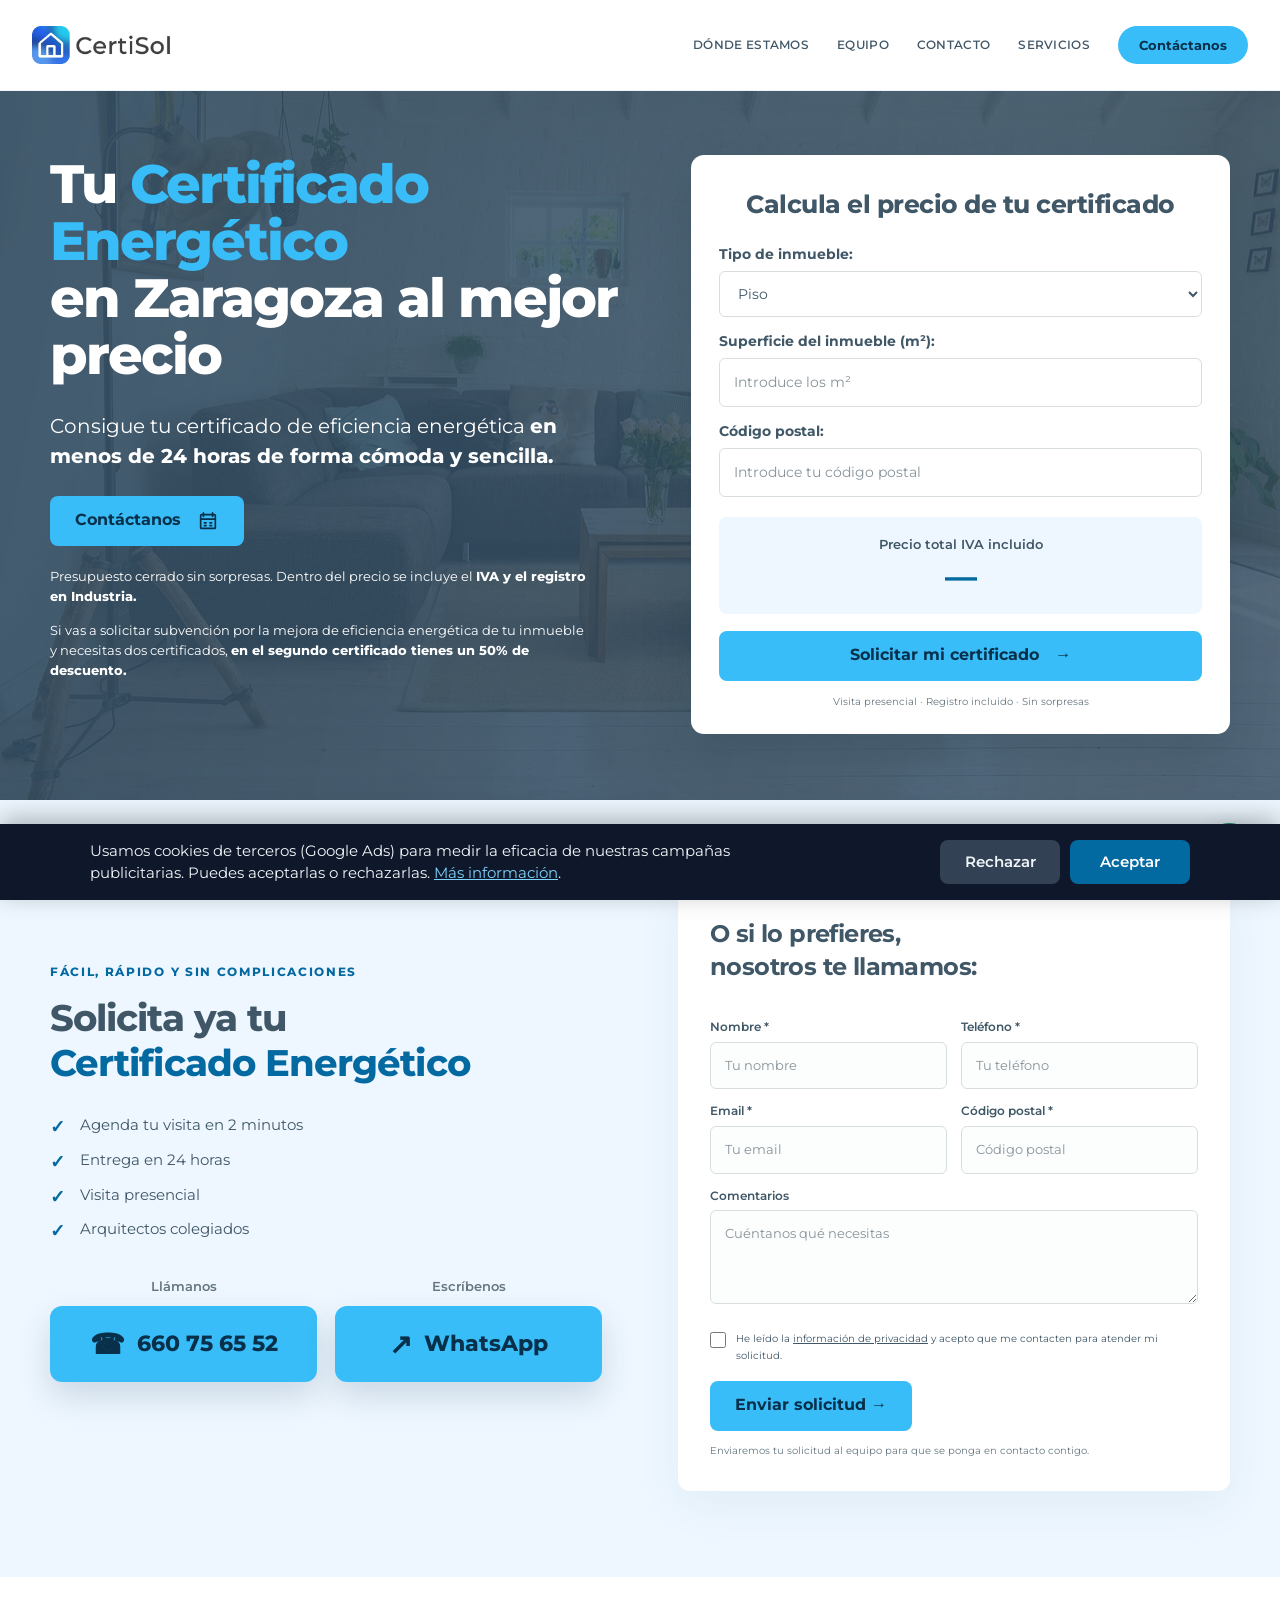
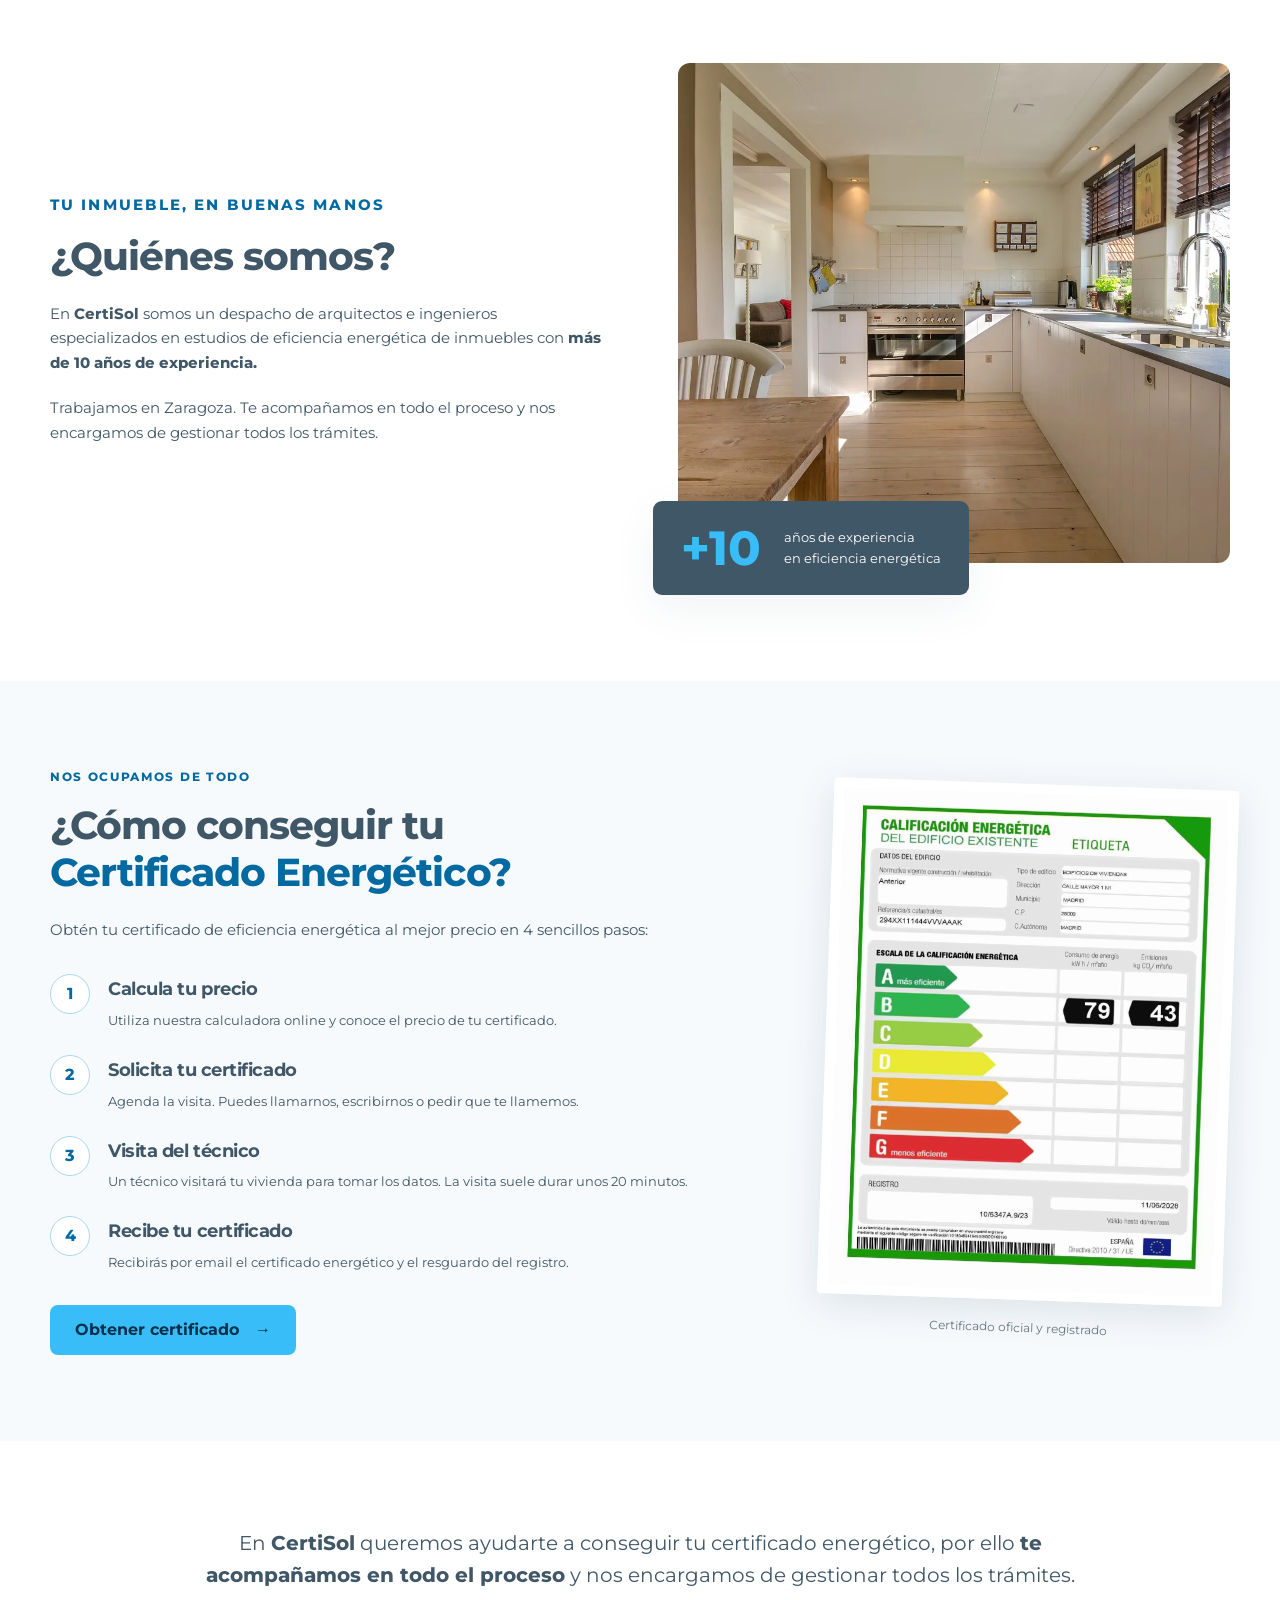
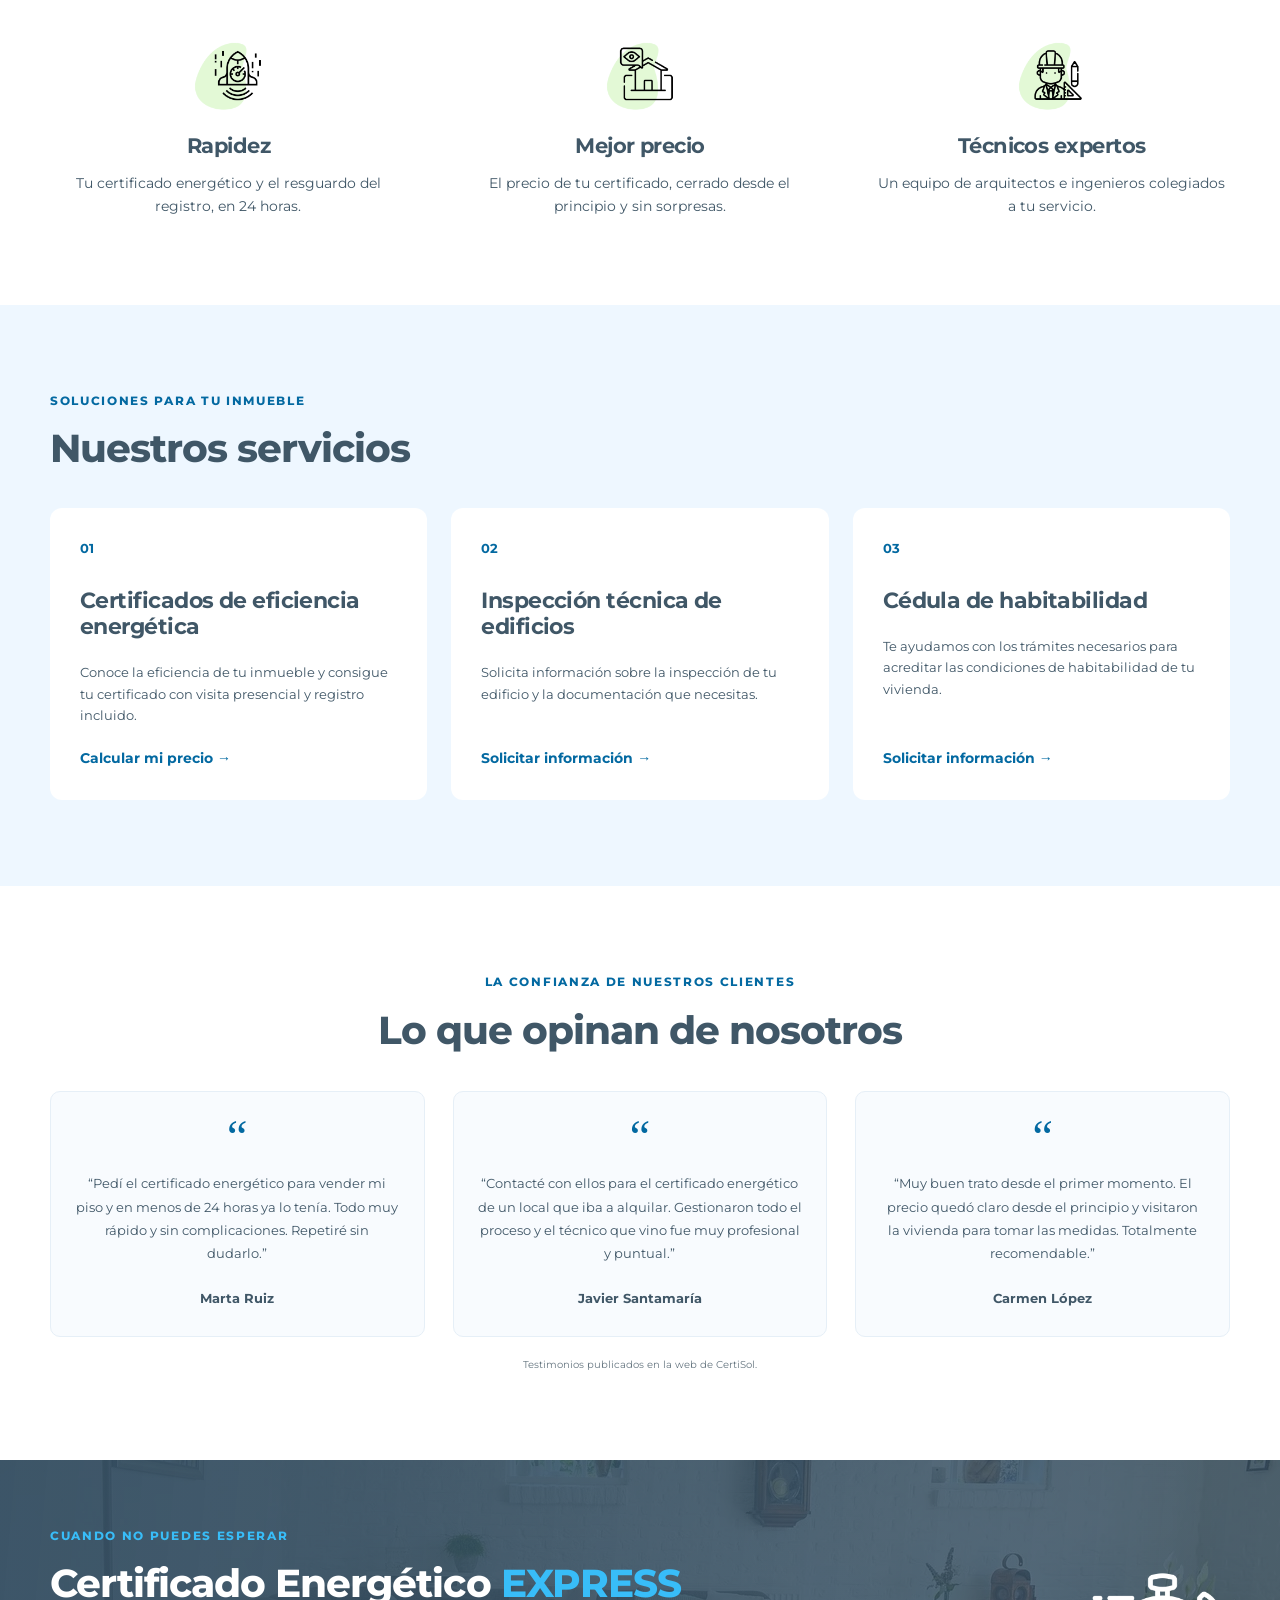
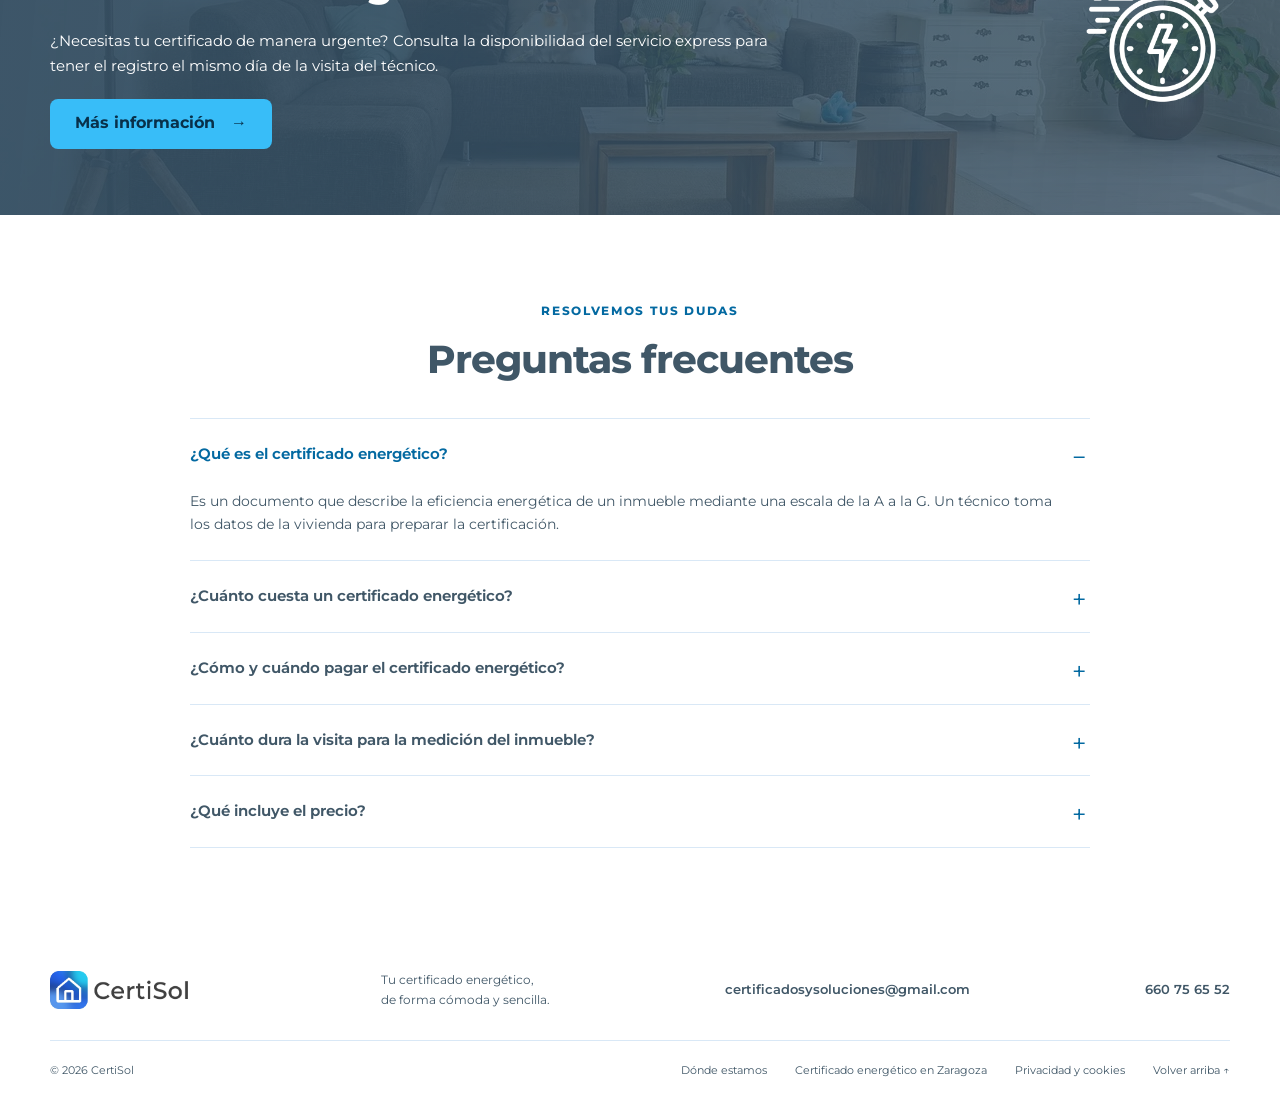
==== index.html @ 6f7d18e1 "Anadir banner de cookies con Consent Mode v2 y politica de cookies" ====
<!doctype html>
<html lang="es">
<head>
  <meta charset="utf-8">
  <meta name="viewport" content="width=device-width, initial-scale=1">
  <meta name="description" content="En CertiSol nos dedicamos a la realización de estudios de eficiencia energética para inmuebles y a la gestión de Certificados Energéticos.">
  <meta property="og:title" content="CertiSol - Especializados en certificación energética">
  <meta property="og:description" content="En CertiSol nos dedicamos a la realización de estudios de eficiencia energética para inmuebles y a la gestión de Certificados Energéticos.">
  <meta property="og:url" content="https://certi-sol.com/">
  <link rel="canonical" href="https://certi-sol.com/">
  <meta name="theme-color" content="#0369a1">
  <title>CertiSol - Especializados en certificación energética</title>
  <meta property="og:site_name" content="CertiSol">
  <link rel="icon" href="favicon.ico" sizes="any">
  <link rel="icon" type="image/png" sizes="96x96" href="assets/favicon-96.png">
  <link rel="icon" type="image/svg+xml" href="assets/favicon.svg?v=certisolblue">
  <link rel="apple-touch-icon" href="apple-touch-icon.png">
  <link rel="preload" href="assets/montserrat.woff2" as="font" type="font/woff2" crossorigin>
  <link rel="stylesheet" href="styles.css?v=certisolblue5">
  <script src="config.js?v=certisol4" defer></script>
  <script src="tarifas.js?v=16f187bb4720" defer></script>
  <script src="app.js?v=certisolblue7" defer></script>
  <script type="application/ld+json">
  {"@context":"https://schema.org","@graph":[{"@type":"WebSite","name":"CertiSol","url":"https://certi-sol.com/"},{"@type":"Organization","name":"CertiSol","url":"https://certi-sol.com/","email":"certificadosysoluciones@gmail.com","telephone":"+34660756552"}]}
  </script>
  <script src="consent.js?v=1"></script>
  <!-- Google tag (gtag.js) -->
  <script async src="https://www.googletagmanager.com/gtag/js?id=AW-18492467371"></script>
  <script>
    window.dataLayer = window.dataLayer || [];
    function gtag(){dataLayer.push(arguments);}
    gtag('js', new Date());
    gtag('config', 'AW-18492467371');
  </script>
</head>
<body>
  <a class="skip-link" href="#contenido">Ir al contenido</a>
  <header class="site-header">
    <div class="header-inner">
      <a class="brand" href="./" aria-label="CertiSol, inicio"><img src="assets/logo.webp?v=certisolblue" alt="CertiSol" width="174" height="42"></a>
      <button class="menu-toggle" aria-expanded="false" aria-controls="main-nav" aria-label="Abrir menú"><span></span><span></span><span></span></button>
      <nav id="main-nav" aria-label="Navegación principal">
        <a href="donde-estamos.html">Dónde estamos</a><a href="#equipo">Equipo</a><a href="#contacto">Contacto</a><a href="#servicios">Servicios</a>
        <a class="button button-small" href="#contacto">Contáctanos</a>
      </nav>
    </div>
  </header>
  <main id="contenido">
    <section class="hero" aria-labelledby="hero-title">
      <div class="container hero-grid">
        <div class="hero-copy">
          <h1 id="hero-title">Tu <span>Certificado Energético</span><br>en Zaragoza al mejor precio</h1>
          <p class="hero-lead">Consigue tu certificado de eficiencia energética <strong>en menos de 24 horas de forma cómoda y sencilla.</strong></p>
          <a class="button" href="#contacto">Contáctanos <svg viewBox="0 0 24 24" aria-hidden="true"><path d="M7 3v4m10-4v4M4 10h16M5 5h14a1 1 0 0 1 1 1v14H4V6a1 1 0 0 1 1-1Z"/><path d="M8 14h2m4 0h2m-8 3h2m4 0h2"/></svg></a>
          <p class="hero-note">Presupuesto cerrado sin sorpresas. Dentro del precio se incluye el <strong>IVA y el registro en Industria.</strong></p>
          <p class="hero-note">Si vas a solicitar subvención por la mejora de eficiencia energética de tu inmueble y necesitas dos certificados, <strong>en el segundo certificado tienes un 50% de descuento.</strong></p>
        </div>
        <div class="calculator" id="calculadora">
          <h2>Calcula el precio de tu certificado</h2>
          <form id="price-form">
            <label for="property-type">Tipo de inmueble:</label>
            <select id="property-type" name="tipo"><option value="piso">Piso</option><option value="chalet">Chalet</option><option value="local">Local</option><option value="oficina">Oficina</option><option value="edificio">Edificio completo</option></select>
            <label for="area">Superficie del inmueble (m²):</label>
            <input id="area" name="metros" type="number" inputmode="decimal" min="1" step="any" placeholder="Introduce los m²" aria-describedby="price-error">
            <label for="postal-code">Código postal:</label>
            <input id="postal-code" name="cp" type="text" inputmode="numeric" maxlength="5" pattern="[0-9]{5}" placeholder="Introduce tu código postal" aria-describedby="price-error">
            <p id="price-error" class="field-error" role="status"></p>
            <div class="price-output" aria-live="polite" aria-atomic="true"><span>Precio total IVA incluido</span><strong id="price">—</strong></div>
            <a href="#contacto" id="price-cta" class="button button-full">Solicitar mi certificado <span aria-hidden="true">→</span></a>
            <p class="calculator-foot">Visita presencial · Registro incluido · Sin sorpresas</p>
          </form>
          <noscript><p>Activa JavaScript para calcular tu precio o <a href="tel:+34660756552">llámanos</a>.</p></noscript>
        </div>
      </div>
    </section>

    <section id="contacto" class="section contact-section">
      <div class="container two-columns">
        <div class="contact-copy">
          <p class="eyebrow">Fácil, rápido y sin complicaciones</p>
          <h2>Solicita ya tu<br><span>Certificado Energético</span></h2>
          <ul class="check-list"><li>Agenda tu visita en 2 minutos</li><li>Entrega en 24 horas</li><li>Visita presencial</li><li>Arquitectos colegiados</li></ul>
          <div class="contact-methods">
            <div><p>Llámanos<a data-phone href="tel:+34660756552">660 75 65 52</a></p></div>
            <div><p>Escríbenos<a data-whatsapp href="https://wa.me/34660756552" target="_blank" rel="noopener">WhatsApp</a></p></div>
          </div>
        </div>
        <div class="contact-form-card">
          <h3>O si lo prefieres,<br>nosotros te llamamos:</h3>
          <form id="contact-form">
            <div class="form-row"><div><label for="name">Nombre *</label><input id="name" name="nombre" autocomplete="name" required placeholder="Tu nombre" maxlength="120"></div><div><label for="phone">Teléfono *</label><input id="phone" name="telefono" type="tel" autocomplete="tel" required pattern="[+0-9 ()-]{7,20}" placeholder="Tu teléfono" maxlength="20"></div></div>
            <div class="form-row"><div><label for="email">Email *</label><input id="email" name="email" type="email" autocomplete="email" required placeholder="Tu email" maxlength="200"></div><div><label for="contact-postal">Código postal *</label><input id="contact-postal" name="codigo_postal" inputmode="numeric" autocomplete="postal-code" required pattern="[0-9]{5}" maxlength="5" placeholder="Código postal"></div></div>
            <label for="message">Comentarios</label><textarea id="message" name="comentarios" rows="3" maxlength="2000" placeholder="Cuéntanos qué necesitas"></textarea>
            <label class="checkbox-label"><input type="checkbox" name="privacidad" required><span>He leído la <a href="privacidad.html">información de privacidad</a> y acepto que me contacten para atender mi solicitud.</span></label>
            <button id="contact-submit" type="submit" class="button">Preparar email <span aria-hidden="true">→</span></button>
            <p id="form-help" class="form-help">Se abrirá tu aplicación de correo con la solicitud preparada. Tú decides cuándo enviarla.</p>
            <p id="form-status" class="form-status" role="status" aria-live="polite"></p>
          </form>
        </div>
      </div>
    </section>

    <section id="equipo" class="section about-section">
      <div class="container two-columns">
        <div>
          <p class="eyebrow">Tu inmueble, en buenas manos</p>
          <h2>¿Quiénes somos?</h2>
          <p>En <strong>CertiSol</strong> somos un despacho de arquitectos e ingenieros especializados en estudios de eficiencia energética de inmuebles con <strong>más de 10 años de experiencia.</strong></p>
          <p>Trabajamos en Zaragoza. Te acompañamos en todo el proceso y nos encargamos de gestionar todos los trámites.</p>
        </div>
        <div class="about-image"><img src="assets/cocina.webp" alt="Interior de una vivienda luminosa y eficiente" loading="lazy" width="1280" height="853"><div class="experience-badge"><strong>+10</strong><span>años de experiencia<br>en eficiencia energética</span></div></div>
      </div>
    </section>

    <section class="section steps-section">
      <div class="container steps-grid">
        <div><p class="eyebrow">Nos ocupamos de todo</p><h2>¿Cómo conseguir tu<br><span>Certificado Energético?</span></h2><p>Obtén tu certificado de eficiencia energética al mejor precio en 4 sencillos pasos:</p>
          <ol class="steps"><li><div><h3>Calcula tu precio</h3><p>Utiliza nuestra calculadora online y conoce el precio de tu certificado.</p></div></li><li><div><h3>Solicita tu certificado</h3><p>Agenda la visita. Puedes llamarnos, escribirnos o pedir que te llamemos.</p></div></li><li><div><h3>Visita del técnico</h3><p>Un técnico visitará tu vivienda para tomar los datos. La visita suele durar unos 20 minutos.</p></div></li><li><div><h3>Recibe tu certificado</h3><p>Recibirás por email el certificado energético y el resguardo del registro.</p></div></li></ol>
          <a class="button" href="#contacto">Obtener certificado <span aria-hidden="true">→</span></a>
        </div>
        <figure class="certificate-figure"><img src="assets/certificado.webp" alt="Ejemplo de etiqueta de certificación energética, con escala de eficiencia de A a G" loading="lazy" width="1192" height="1536"><figcaption>Certificado oficial y registrado</figcaption></figure>
      </div>
    </section>

    <section class="section benefits-section"><div class="container"><p class="section-intro">En <strong>CertiSol</strong> queremos ayudarte a conseguir tu certificado energético, por ello <strong>te acompañamos en todo el proceso</strong> y nos encargamos de gestionar todos los trámites.</p><div class="benefits"><article><img src="assets/rapidez.webp" alt="" loading="lazy" width="80" height="80"><h3>Rapidez</h3><p>Tu certificado energético y el resguardo del registro, en 24 horas.</p></article><article><img src="assets/precio.webp" alt="" loading="lazy" width="80" height="80"><h3>Mejor precio</h3><p>El precio de tu certificado, cerrado desde el principio y sin sorpresas.</p></article><article><img src="assets/tecnicos.webp" alt="" loading="lazy" width="80" height="80"><h3>Técnicos expertos</h3><p>Un equipo de arquitectos e ingenieros colegiados a tu servicio.</p></article></div></div></section>

    <section id="servicios" class="section services-section"><div class="container"><p class="eyebrow">Soluciones para tu inmueble</p><h2>Nuestros servicios</h2><div class="service-grid"><article><span class="service-number">01</span><h3>Certificados de eficiencia energética</h3><p>Conoce la eficiencia de tu inmueble y consigue tu certificado con visita presencial y registro incluido.</p><a class="text-link" href="#calculadora">Calcular mi precio →</a></article><article><span class="service-number">02</span><h3>Inspección técnica de edificios</h3><p>Solicita información sobre la inspección de tu edificio y la documentación que necesitas.</p><a class="text-link" href="#contacto" data-service="Inspección técnica de edificios">Solicitar información →</a></article><article><span class="service-number">03</span><h3>Cédula de habitabilidad</h3><p>Te ayudamos con los trámites necesarios para acreditar las condiciones de habitabilidad de tu vivienda.</p><a class="text-link" href="#contacto" data-service="Cédula de habitabilidad">Solicitar información →</a></article></div></div></section>

    <section class="section testimonials"><div class="container"><p class="eyebrow">La confianza de nuestros clientes</p><h2>Lo que opinan de nosotros</h2><div class="reviews"><figure><div class="stars" aria-hidden="true">“</div><blockquote>“Pedí el certificado energético para vender mi piso y en menos de 24 horas ya lo tenía. Todo muy rápido y sin complicaciones. Repetiré sin dudarlo.”</blockquote><figcaption>Marta Ruiz</figcaption></figure><figure><div class="stars" aria-hidden="true">“</div><blockquote>“Contacté con ellos para el certificado energético de un local que iba a alquilar. Gestionaron todo el proceso y el técnico que vino fue muy profesional y puntual.”</blockquote><figcaption>Javier Santamaría</figcaption></figure><figure><div class="stars" aria-hidden="true">“</div><blockquote>“Muy buen trato desde el primer momento. El precio quedó claro desde el principio y visitaron la vivienda para tomar las medidas. Totalmente recomendable.”</blockquote><figcaption>Carmen López</figcaption></figure></div><p class="source-note">Testimonios publicados en la web de CertiSol.</p></div></section>

    <section class="express-section"><div class="container express-inner"><div><p class="eyebrow">Cuando no puedes esperar</p><h2>Certificado Energético <span>EXPRESS</span></h2><p>¿Necesitas tu certificado de manera urgente? Consulta la disponibilidad del servicio express para tener el registro el mismo día de la visita del técnico.</p><a class="button" href="#contacto" data-service="Certificado energético EXPRESS">Más información <span aria-hidden="true">→</span></a></div><img src="assets/express.webp" alt="" loading="lazy" width="200" height="200"></div></section>

    <section class="section faq-section"><div class="container narrow"><p class="eyebrow">Resolvemos tus dudas</p><h2>Preguntas frecuentes</h2><div class="faq"><details open><summary>¿Qué es el certificado energético?</summary><p>Es un documento que describe la eficiencia energética de un inmueble mediante una escala de la A a la G. Un técnico toma los datos de la vivienda para preparar la certificación.</p></details><details><summary>¿Cuánto cuesta un certificado energético?</summary><p>El precio depende de la superficie, la ubicación y el tipo de inmueble. Utiliza la calculadora de esta página para Zaragoza. Para edificios completos y otros proyectos, <a href="#contacto">solicita un presupuesto</a>.</p></details><details><summary>¿Cómo y cuándo pagar el certificado energético?</summary><p>Podrás abonar el importe una vez que el técnico haya realizado la visita. Consulta con nuestro equipo las opciones de pago disponibles.</p></details><details><summary>¿Cuánto dura la visita para la medición del inmueble?</summary><p>La visita suele durar unos 20 minutos. El tiempo puede variar según el tamaño, el tipo de inmueble y el número de ventanas.</p></details><details><summary>¿Qué incluye el precio?</summary><p>La visita del técnico, la preparación del certificado, el IVA y el registro en Industria, conforme al presupuesto acordado.</p></details></div></div></section>
  </main>
  <footer class="site-footer"><div class="container footer-main"><a class="brand" href="./"><img src="assets/logo.webp?v=certisolblue" alt="CertiSol, inicio" width="174" height="42" loading="lazy"></a><p>Tu certificado energético,<br>de forma cómoda y sencilla.</p><a data-email href="mailto:certificadosysoluciones@gmail.com">certificadosysoluciones@gmail.com</a><a data-phone href="tel:+34660756552">660 75 65 52</a></div><div class="container footer-bottom"><span>© <span id="year">2026</span> CertiSol</span><a href="donde-estamos.html">Dónde estamos</a><a href="certificado-energetico-zaragoza/">Certificado energético en Zaragoza</a><a href="privacidad.html">Privacidad y cookies</a><a href="#contenido">Volver arriba ↑</a></div></footer>
  <a class="whatsapp-float" data-whatsapp href="https://wa.me/34660756552" target="_blank" rel="noopener" aria-label="Contactar por WhatsApp"><svg viewBox="0 0 32 32" aria-hidden="true"><path d="M27 15.5A11 11 0 0 1 10.3 25L4 27l2-6.2A11 11 0 1 1 27 15.5Z"/><path d="M12 10c-3 2 1 9 6 10 2 .4 3-2 2-3l-3-1-1 1-3-3 1-1-2-3Z"/></svg></a>
</body>
</html>
---- styles.css ----
@font-face{font-family:Montserrat;src:url('assets/montserrat.woff2') format('woff2');font-style:normal;font-weight:100 900;font-display:swap}
:root{--ink:#405767;--mint:#38bdf8;--mint-dark:#0369a1;--paper:#fff;--muted:#667680;--pale:#eef7ff;--line:#d9e8f6;--radius:12px;--shadow:0 14px 45px #254b5a10}
*{box-sizing:border-box}html{scroll-behavior:smooth;scroll-padding-top:105px}body{margin:0;font-family:Montserrat,Arial,sans-serif;color:var(--ink);background:var(--paper);font-size:16px;line-height:1.65}img{max-width:100%;height:auto;display:block}a{color:inherit;text-decoration:none}button,input,select,textarea{font:inherit}button,a,input,select,textarea{-webkit-tap-highlight-color:transparent}button,a{touch-action:manipulation}button{cursor:pointer}a:hover{color:var(--mint-dark)}:focus-visible{outline:3px solid #0284c7;outline-offset:5px}p{margin:0 0 20px}h1,h2,h3{line-height:1.2;margin:0 0 22px;letter-spacing:-.025em}h2{font-size:clamp(28px,3.1vw,39px);font-weight:750}h3{font-size:21px;font-weight:700}h2 span{color:var(--mint-dark)}strong{font-weight:750}.container{width:min(1180px,calc(100% - 64px));margin-inline:auto}.section{padding:86px 0}.two-columns{display:grid;grid-template-columns:1fr 1fr;gap:76px;align-items:center}.eyebrow{color:var(--mint-dark);font-size:12px;font-weight:750;letter-spacing:.14em;text-transform:uppercase;margin-bottom:15px}.button{display:inline-flex;align-items:center;justify-content:center;gap:16px;border:0;border-radius:8px;background:var(--mint);color:#08304a;padding:14px 25px;font-weight:700;line-height:1.3;min-height:50px;transition:background .2s,transform .2s}.button:hover{background:#5cc9ff;color:#062a40;transform:translateY(-2px)}.button svg{width:22px;height:22px;fill:none;stroke:currentColor;stroke-width:1.8;stroke-linecap:round;stroke-linejoin:round}.button-small{min-height:38px;padding:10px 21px;font-size:13px;border-radius:24px}.button-dark{background:var(--ink);color:white}.button-dark:hover{background:#304653;color:white}.button-full{width:100%}.text-link{color:var(--mint-dark);font-weight:700;font-size:14px}.text-link:hover{text-decoration:underline;text-underline-offset:4px}.skip-link{position:fixed;top:-100px;left:20px;padding:12px 20px;background:white;z-index:100}.skip-link:focus{top:10px}.site-header{background:#fff;position:sticky;top:0;z-index:20;border-bottom:1px solid #eef3f9}.header-inner{height:90px;max-width:1380px;margin:auto;padding:0 32px;display:flex;align-items:center;justify-content:space-between;gap:40px}.brand{flex-shrink:0}.brand img{width:156px;height:auto}.site-header nav{display:flex;align-items:center;gap:28px}.site-header nav>a:not(.button){font-size:12px;font-weight:550;text-transform:uppercase;letter-spacing:.025em;white-space:nowrap}.menu-toggle{display:none;border:0;background:none;padding:10px;width:46px;height:44px}.menu-toggle span{display:block;height:2px;background:var(--ink);margin:5px 0}
.hero{background:linear-gradient(100deg,#344f65e6,#344f65ce),url('assets/salon.webp') center 55%/cover;color:white;padding:64px 0 66px}.hero-grid{display:grid;grid-template-columns:1.07fr 1fr;align-items:start;gap:65px}.hero h1{font-size:clamp(38px,4.25vw,56px);font-weight:800;line-height:1.05;letter-spacing:-.035em;margin-bottom:27px}.hero h1 span{color:var(--mint)}.hero-lead{font-size:20px;line-height:1.5;margin-bottom:25px}.hero-copy>.button{margin-bottom:20px}.hero-note{font-size:13px;line-height:1.55;margin-bottom:14px;max-width:540px}.calculator{background:#fff;color:var(--ink);border-radius:13px;padding:33px 28px 24px;box-shadow:0 20px 50px #152e392b}.calculator h2{text-align:center;font-size:25px;line-height:1.3;margin:0 0 22px;letter-spacing:-.02em}.calculator label{display:block;font-size:14px;font-weight:700;margin:13px 0 5px}input,select,textarea{width:100%;border:1px solid #d8dede;background:white;color:var(--ink);border-radius:6px;padding:12px 14px;min-height:46px;font-size:14px;transition:border-color .2s}input::placeholder,textarea::placeholder{color:#87939a}input:focus,select:focus,textarea:focus{border-color:var(--mint-dark);outline:2px solid #38bdf850;outline-offset:1px}select{cursor:pointer}textarea{resize:vertical;min-height:94px}.field-error{font-size:12px;color:#ae3535;margin:8px 0 0;min-height:0}.field-error:empty{display:none}.price-output{display:flex;flex-direction:column;align-items:center;justify-content:center;gap:3px;background:var(--pale);border-radius:8px;padding:17px 12px;margin:20px 0 17px;min-height:93px}.price-output span{font-size:13px;font-weight:600}.price-output strong{font-size:32px;line-height:1.2;color:var(--mint-dark)}.price-output strong.consult{font-size:22px}.calculator-foot{font-size:10px;text-align:center;margin:13px 0 0;color:var(--muted)}
.contact-section{background:var(--pale)}.contact-copy h2{font-size:37px}.check-list{list-style:none;padding:0;margin:28px 0}.check-list li{position:relative;padding-left:30px;margin:10px 0;font-size:15px}.check-list li:before{content:'✓';color:var(--mint-dark);position:absolute;left:0;font-size:18px;font-weight:750}.contact-methods{display:flex;flex-wrap:wrap;gap:18px;margin:34px 0}.contact-methods>div{flex:1 1 240px}.round-icon{border:1px solid #8fcdf3;width:40px;height:40px;display:grid;place-items:center;border-radius:50%;font-size:22px}.contact-methods p{display:flex;flex-direction:column;align-items:stretch;gap:8px;margin:0;font-size:13px;font-weight:600;color:var(--muted);text-align:center}.contact-methods a{display:inline-flex;align-items:center;justify-content:center;gap:12px;width:100%;background:var(--mint);color:#08304a;padding:20px 28px;border-radius:12px;font-size:22px;font-weight:750;min-height:76px;box-shadow:0 14px 32px #0b3a5a29;transition:background .2s,transform .2s}.contact-methods a:before{font-size:28px;line-height:1;content:'☎'}.contact-methods a[data-whatsapp]:before{content:'↗'}.contact-methods a:hover{background:#5cc9ff;color:#062a40;transform:translateY(-2px)}.contact-form-card{background:white;border-radius:var(--radius);padding:32px;box-shadow:var(--shadow)}.contact-form-card h3{font-size:24px;line-height:1.35}.form-row{display:grid;grid-template-columns:1fr 1fr;gap:14px}.contact-form-card label{display:block;font-size:12px;font-weight:600;margin:12px 0 5px}.contact-form-card input,.contact-form-card textarea{background:#fcfdfd;font-size:13px}.contact-form-card .checkbox-label{display:flex;align-items:flex-start;gap:10px;font-size:10px;line-height:1.7;font-weight:400;margin:17px 0}.checkbox-label input{width:16px;height:16px;min-height:16px;flex-shrink:0;accent-color:var(--mint-dark);margin:2px 0 0}.checkbox-label a{text-decoration:underline}.form-help{font-size:10px;line-height:1.65;color:var(--muted);margin:12px 0 0}.form-status{font-size:12px;margin:12px 0 0}.form-status:empty{display:none}.form-status.error{color:#ae3535}button:disabled{opacity:.6;cursor:wait}.about-section p{font-size:15px}.office-details{margin-top:30px;padding-left:23px;border-left:3px solid var(--mint);scroll-margin-top:120px}.office-details h3{font-size:18px;margin-bottom:10px}.office-details p{margin:0 0 16px;font-size:13px}.office-details a:not(.text-link){font-weight:650}.about-image{position:relative;padding-bottom:32px}.about-image>img{height:500px;width:100%;object-fit:cover;border-radius:12px}.experience-badge{background:var(--ink);color:white;display:flex;align-items:center;gap:23px;position:absolute;bottom:0;left:-25px;padding:23px 28px;border-radius:9px;box-shadow:var(--shadow)}.experience-badge strong{font-size:48px;line-height:1;color:var(--mint)}.experience-badge span{font-size:13px;line-height:1.6}.steps-section{background:#f7fafd}.steps-grid{display:grid;grid-template-columns:1.25fr .75fr;gap:100px;align-items:center}.steps-grid>div>p:not(.eyebrow){font-size:15px}.steps{list-style:none;counter-reset:step;padding:0;margin:32px 0}.steps li{counter-increment:step;display:flex;gap:18px;position:relative;margin-bottom:24px}.steps li:before{content:counter(step);flex-shrink:0;display:grid;place-items:center;width:38px;height:38px;border:1px solid #a9d8f2;border-radius:50%;font-weight:750;color:var(--mint-dark);background:white}.steps h3{font-size:18px;margin:5px 0 8px}.steps p{font-size:13px;line-height:1.7;margin:0}.certificate-figure{margin:0;transform:rotate(2deg)}.certificate-figure img{width:100%;border:10px solid white;border-radius:4px;box-shadow:0 10px 38px #233c4c20}.certificate-figure figcaption{font-size:12px;text-align:center;margin-top:18px;color:var(--muted)}.section-intro{max-width:870px;margin:0 auto 50px;text-align:center;font-size:20px;line-height:1.6}.benefits{display:grid;grid-template-columns:repeat(3,1fr);gap:55px;text-align:center}.benefits img{width:70px;height:70px;object-fit:contain;margin:0 auto 22px}.benefits h3{margin-bottom:14px;font-size:21px}.benefits p{font-size:14px;margin:0}.services-section{background:var(--pale)}.service-grid{display:grid;grid-template-columns:repeat(3,1fr);gap:24px;margin-top:36px}.service-grid article{padding:30px;background:white;border-radius:12px;display:flex;flex-direction:column}.service-number{font-size:13px;color:var(--mint-dark);font-weight:700;margin-bottom:28px}.service-grid h3{font-size:22px}.service-grid p{font-size:13px}.service-grid .text-link{margin-top:auto}.testimonials{text-align:center}.reviews{display:grid;grid-template-columns:repeat(3,1fr);gap:28px;margin-top:38px}.reviews figure{margin:0;background:#f8fbfe;border:1px solid #e6eff7;border-radius:10px;padding:27px 24px;display:flex;flex-direction:column}.stars{color:var(--mint-dark);font-family:Georgia,serif;font-size:46px;line-height:.8}.reviews blockquote{font-size:13px;line-height:1.8;margin:16px 0 22px}.reviews figcaption{font-weight:700;font-size:13px;margin-top:auto}.source-note{font-size:10px;color:var(--muted);margin:20px 0 0}.express-section{padding:66px 0;color:white;background:linear-gradient(95deg,#354f63f2,#354f63c9),url('assets/salon.webp') center/cover}.express-inner{display:flex;align-items:center;justify-content:space-between;gap:80px}.express-inner>div{max-width:800px}.express-section .eyebrow,.express-section h2 span{color:var(--mint)}.express-section p:not(.eyebrow){font-size:15px;max-width:750px}.express-inner>img{width:155px;height:155px;object-fit:contain}.narrow{max-width:900px}.faq-section h2,.faq-section>.container>.eyebrow{text-align:center}.faq{margin-top:36px;border-top:1px solid var(--line)}.faq details{border-bottom:1px solid var(--line)}.faq summary{cursor:pointer;list-style:none;font-weight:650;padding:23px 35px 23px 0;position:relative;font-size:15px}.faq summary::-webkit-details-marker{display:none}.faq summary:after{content:'+';position:absolute;right:4px;top:18px;font-size:25px;color:var(--mint-dark);font-weight:400}.faq details[open] summary:after{content:'−'}.faq details[open] summary{color:var(--mint-dark)}.faq details p{font-size:14px;margin:0 35px 24px 0}.faq details a{text-decoration:underline}.blog-section{background:#f2f8fd}.blog-intro{max-width:650px;font-size:15px}.blog-grid{display:grid;grid-template-columns:repeat(3,1fr);gap:26px;margin-top:38px}.blog-grid article{background:white;border-radius:10px;overflow:hidden;box-shadow:0 4px 18px #0b3a5a08;transition:transform .2s}.blog-grid article:hover{transform:translateY(-4px)}.blog-grid article>a{display:flex;flex-direction:column;height:100%}.blog-grid article>a:hover{color:var(--ink)}.blog-grid img{width:100%;height:190px;object-fit:cover}.blog-grid article>a>div{padding:23px;display:flex;flex-direction:column;flex:1}.blog-tag{font-size:9px;text-transform:uppercase;font-weight:700;letter-spacing:.09em;color:var(--mint-dark);margin-bottom:12px}.blog-grid h3{font-size:18px;line-height:1.4;margin-bottom:24px}.blog-grid .text-link{margin-top:auto;font-size:12px}.blog-bottom{text-align:center;margin-top:38px}.blog-bottom p{font-size:11px;margin:14px 0 0;color:var(--muted)}.site-footer{background:white;padding:36px 0 0}.footer-main{display:flex;align-items:center;justify-content:space-between;gap:30px;padding-bottom:30px}.footer-main p{font-size:12px;margin:0}.footer-main>a:not(.brand){font-size:13px;font-weight:600}.footer-bottom{display:flex;gap:28px;align-items:center;border-top:1px solid var(--line);padding-top:20px;padding-bottom:24px;font-size:11px}.footer-bottom>span{margin-right:auto}.whatsapp-float{position:fixed;right:24px;bottom:24px;z-index:15;display:grid;place-items:center;width:53px;height:53px;border-radius:50%;background:#238961;color:white;box-shadow:0 5px 20px #163e422a;transition:transform .2s}.whatsapp-float:hover{color:white;transform:scale(1.07)}.whatsapp-float svg{width:33px;height:33px;fill:none;stroke:currentColor;stroke-width:1.7;stroke-linejoin:round}.legal-content{max-width:800px}.legal-content h1{font-size:40px}.legal-content h2{font-size:23px;margin-top:36px}.legal-content p,.legal-content li{font-size:14px}.legal-content a:not(.button){color:var(--mint-dark);text-decoration:underline}.legal-content ul{padding-left:20px}
@media(min-width:1500px){.hero{padding:78px 0}.hero-grid{gap:80px}}
@media(max-width:1100px){.site-header nav{gap:18px}.header-inner{padding:0 25px;gap:24px}.hero-grid{gap:32px}.hero h1{font-size:46px}.hero-lead{font-size:18px}.calculator{padding:28px 23px}.calculator h2{font-size:23px}.two-columns{gap:40px}.contact-copy h2{font-size:32px}.contact-methods{gap:20px}.contact-methods a{font-size:15px}.steps-grid{gap:65px}.footer-main{flex-wrap:wrap}.service-grid article{padding:24px}.service-grid h3{font-size:20px}}
@media(max-width:850px){.container{width:calc(100% - 44px)}.section{padding:65px 0}.header-inner{height:76px;padding:0 22px}.brand img{width:145px}.menu-toggle{display:block}.site-header nav{display:none;position:absolute;left:0;right:0;top:76px;padding:20px 25px 27px;flex-direction:column;align-items:stretch;background:white;box-shadow:0 15px 20px #17343f15;gap:0}.site-header nav.is-open{display:flex}.site-header nav>a:not(.button){padding:13px 0}.site-header nav .button{margin-top:10px}.hero{padding:45px 0}.hero-grid{gap:27px}.hero h1{font-size:36px}.hero-lead{font-size:16px}.hero-note{font-size:11px}.calculator{padding:25px 19px}.calculator h2{font-size:20px}.calculator label{font-size:12px}.calculator-foot{font-size:9px}.contact-methods{flex-direction:column;gap:14px}.contact-form-card{padding:24px}.contact-copy h2{font-size:30px}.two-columns{gap:30px}.about-image>img{height:450px}.experience-badge{left:-15px;padding:18px;gap:15px}.experience-badge strong{font-size:38px}.experience-badge span{font-size:11px}.steps-grid{gap:40px;grid-template-columns:1.15fr .85fr}.steps-grid h2{font-size:29px}.benefits{gap:25px}.service-grid{gap:16px}.service-grid article{padding:20px}.service-grid h3{font-size:18px}.reviews{gap:15px}.reviews figure{padding:24px 18px}.express-inner{gap:35px}.express-inner>img{width:110px;height:110px}.blog-grid{gap:18px}.blog-grid img{height:150px}.blog-grid article>a>div{padding:18px}.blog-grid h3{font-size:16px}.footer-main{gap:25px}.footer-main>*{flex-basis:42%}}
@media(max-width:640px){html{scroll-padding-top:90px}.container{width:calc(100% - 36px)}.section{padding:52px 0}.hero-grid,.two-columns,.steps-grid{grid-template-columns:1fr;gap:35px}.hero{padding:35px 0 38px}.hero h1{font-size:39px;max-width:470px;margin-bottom:23px}.hero-lead{font-size:17px}.hero-note{font-size:12px}.hero-copy>.button{margin-bottom:19px}.calculator{padding:27px 22px 22px}.calculator h2{font-size:23px}.calculator label{font-size:13px}.calculator-foot{font-size:10px}.contact-copy h2{font-size:32px}.contact-methods{flex-direction:row;gap:27px}.contact-methods a{font-size:17px}.round-icon{width:34px;height:34px;font-size:19px}.contact-methods>div{gap:9px}.contact-form-card{padding:25px 20px}.form-row{gap:12px}.contact-form-card h3{font-size:23px}.contact-form-card .checkbox-label{font-size:11px}.form-help{font-size:11px}.about-image{margin-left:14px}.about-image>img{height:330px}.experience-badge{left:-14px}.steps-grid{gap:40px}.certificate-figure{max-width:300px;margin:0 auto;transform:rotate(1deg)}.section-intro{font-size:17px;margin-bottom:36px}.benefits{grid-template-columns:1fr;gap:35px}.benefits article{max-width:310px;margin:auto}.benefits img{width:60px;height:60px;margin-bottom:15px}.benefits h3{margin-bottom:10px}.service-grid{grid-template-columns:1fr;gap:17px;margin-top:25px}.service-grid article{padding:26px}.service-number{margin-bottom:14px}.service-grid h3{font-size:22px;margin-bottom:15px}.reviews{grid-template-columns:1fr;gap:16px}.reviews figure{padding:25px}.reviews blockquote{font-size:14px}.express-section{padding:48px 0}.express-inner>img{display:none}.express-inner h2{font-size:30px}.faq summary{font-size:14px;padding-block:20px}.faq details p{font-size:13px}.blog-grid{grid-template-columns:1fr;gap:23px}.blog-grid img{height:210px}.blog-grid article>a>div{padding:22px}.blog-grid h3{font-size:19px}.blog-grid .text-link{font-size:13px}.footer-main{gap:23px}.footer-main>.brand{flex-basis:100%}.footer-main p{flex-basis:100%}.footer-main>a:not(.brand){flex-basis:100%}.footer-bottom{flex-wrap:wrap;gap:16px;padding-right:55px;font-size:10px}.footer-bottom>span{flex-basis:100%}.whatsapp-float{right:15px;bottom:15px;width:49px;height:49px}.eyebrow{font-size:10px}.legal-content h1{font-size:33px}}
@media(prefers-reduced-motion:reduce){html{scroll-behavior:auto}*,*:before,*:after{transition:none!important;animation:none!important}}
.page-intro{text-align:center}.page-intro h1{font-size:clamp(32px,4.2vw,50px);font-weight:800;letter-spacing:-.03em}.page-intro h1 span{color:var(--mint-dark)}.page-intro .section-intro{margin-bottom:0}.cities-section{padding-top:0}.cities{display:grid;grid-template-columns:minmax(0,420px);justify-content:center;gap:24px}.city-card{position:relative;min-height:300px;border-radius:12px;overflow:hidden;display:flex;flex-direction:column;justify-content:flex-end;padding:26px;color:#fff;box-shadow:var(--shadow);background:linear-gradient(160deg,#0369a1,#38bdf8);transition:transform .2s}.city-card:hover{color:#fff;transform:translateY(-4px)}.city-card h2{color:#fff;font-size:24px;margin:0 0 8px}.city-card p{font-size:14px;line-height:1.5;margin:0;opacity:.92}.city-card--pilar{min-height:380px;background:linear-gradient(180deg,rgba(3,41,64,.12),rgba(3,41,64,.8)),url('assets/pilar.webp') center/cover no-repeat}.photo-credit{text-align:center;font-size:11px;color:var(--muted);margin:18px 0 0}@media(max-width:640px){.city-card{min-height:220px}.city-card--pilar{min-height:300px}}
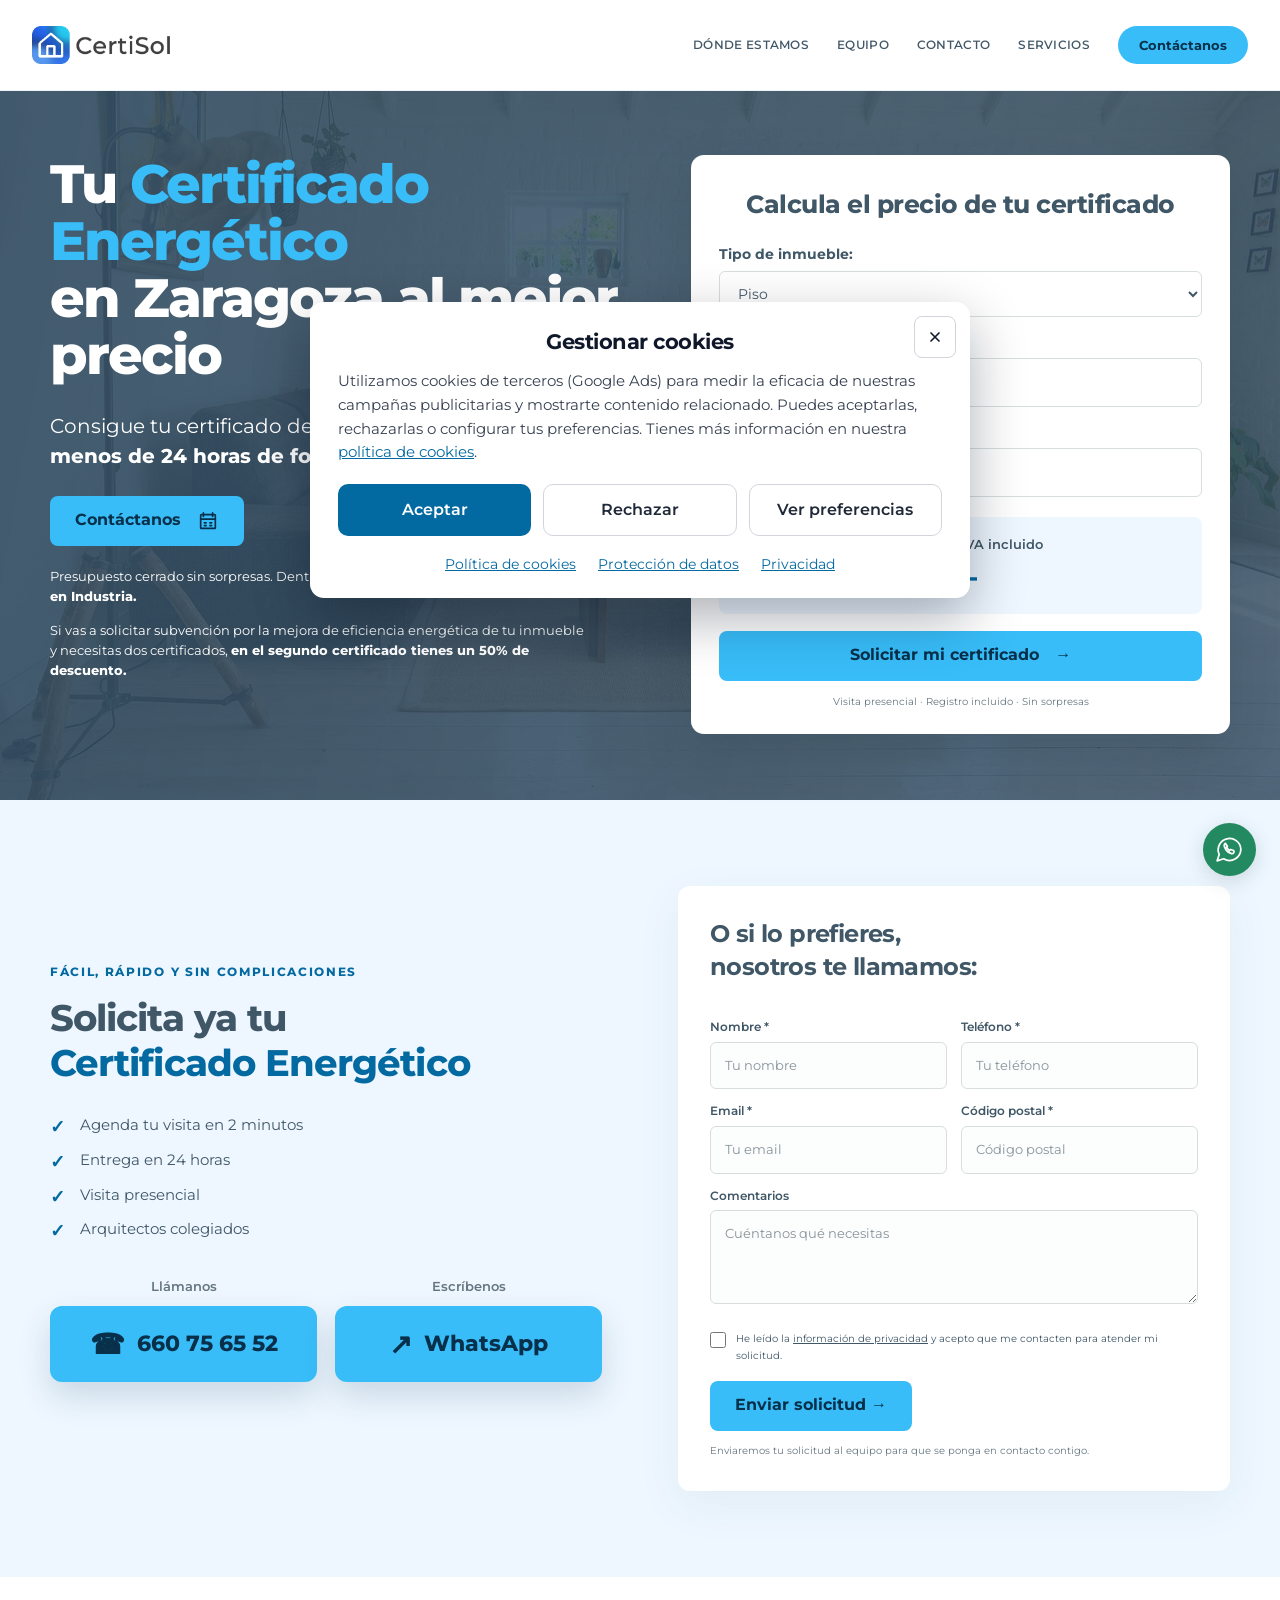
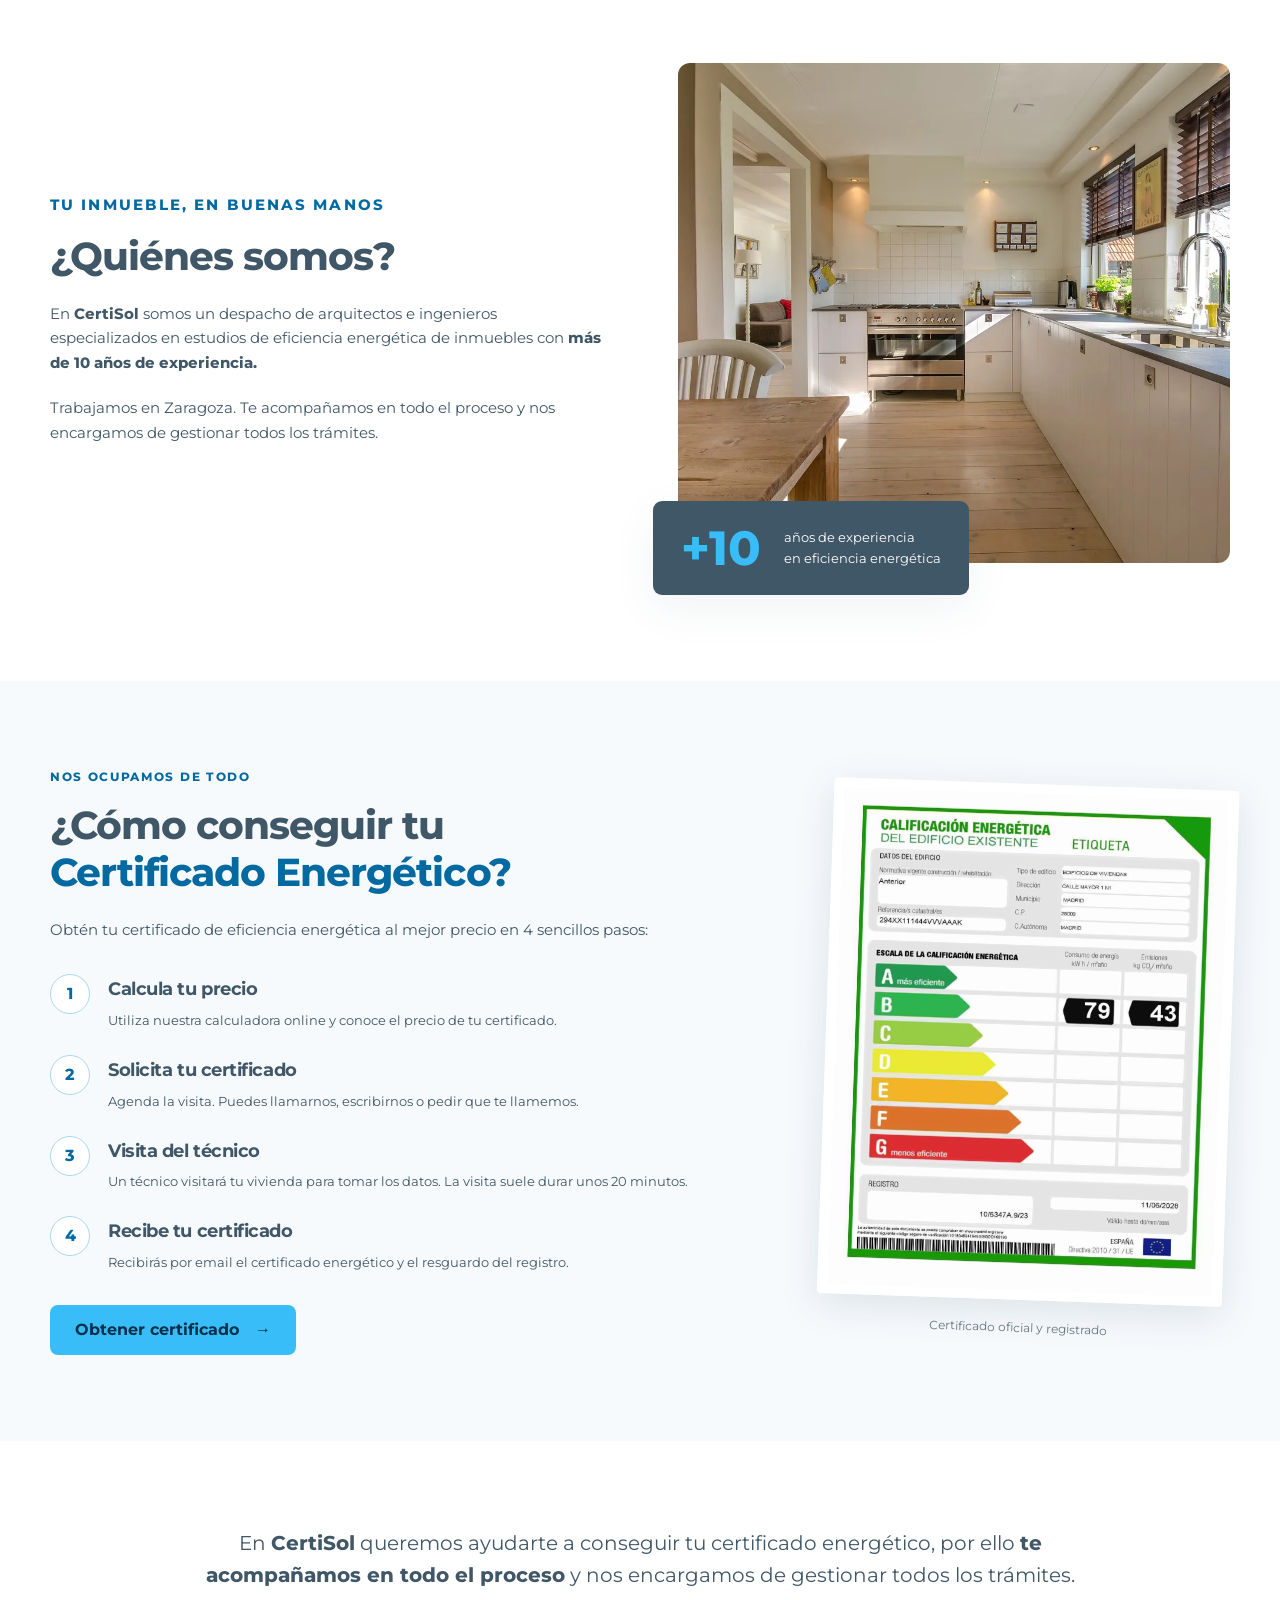
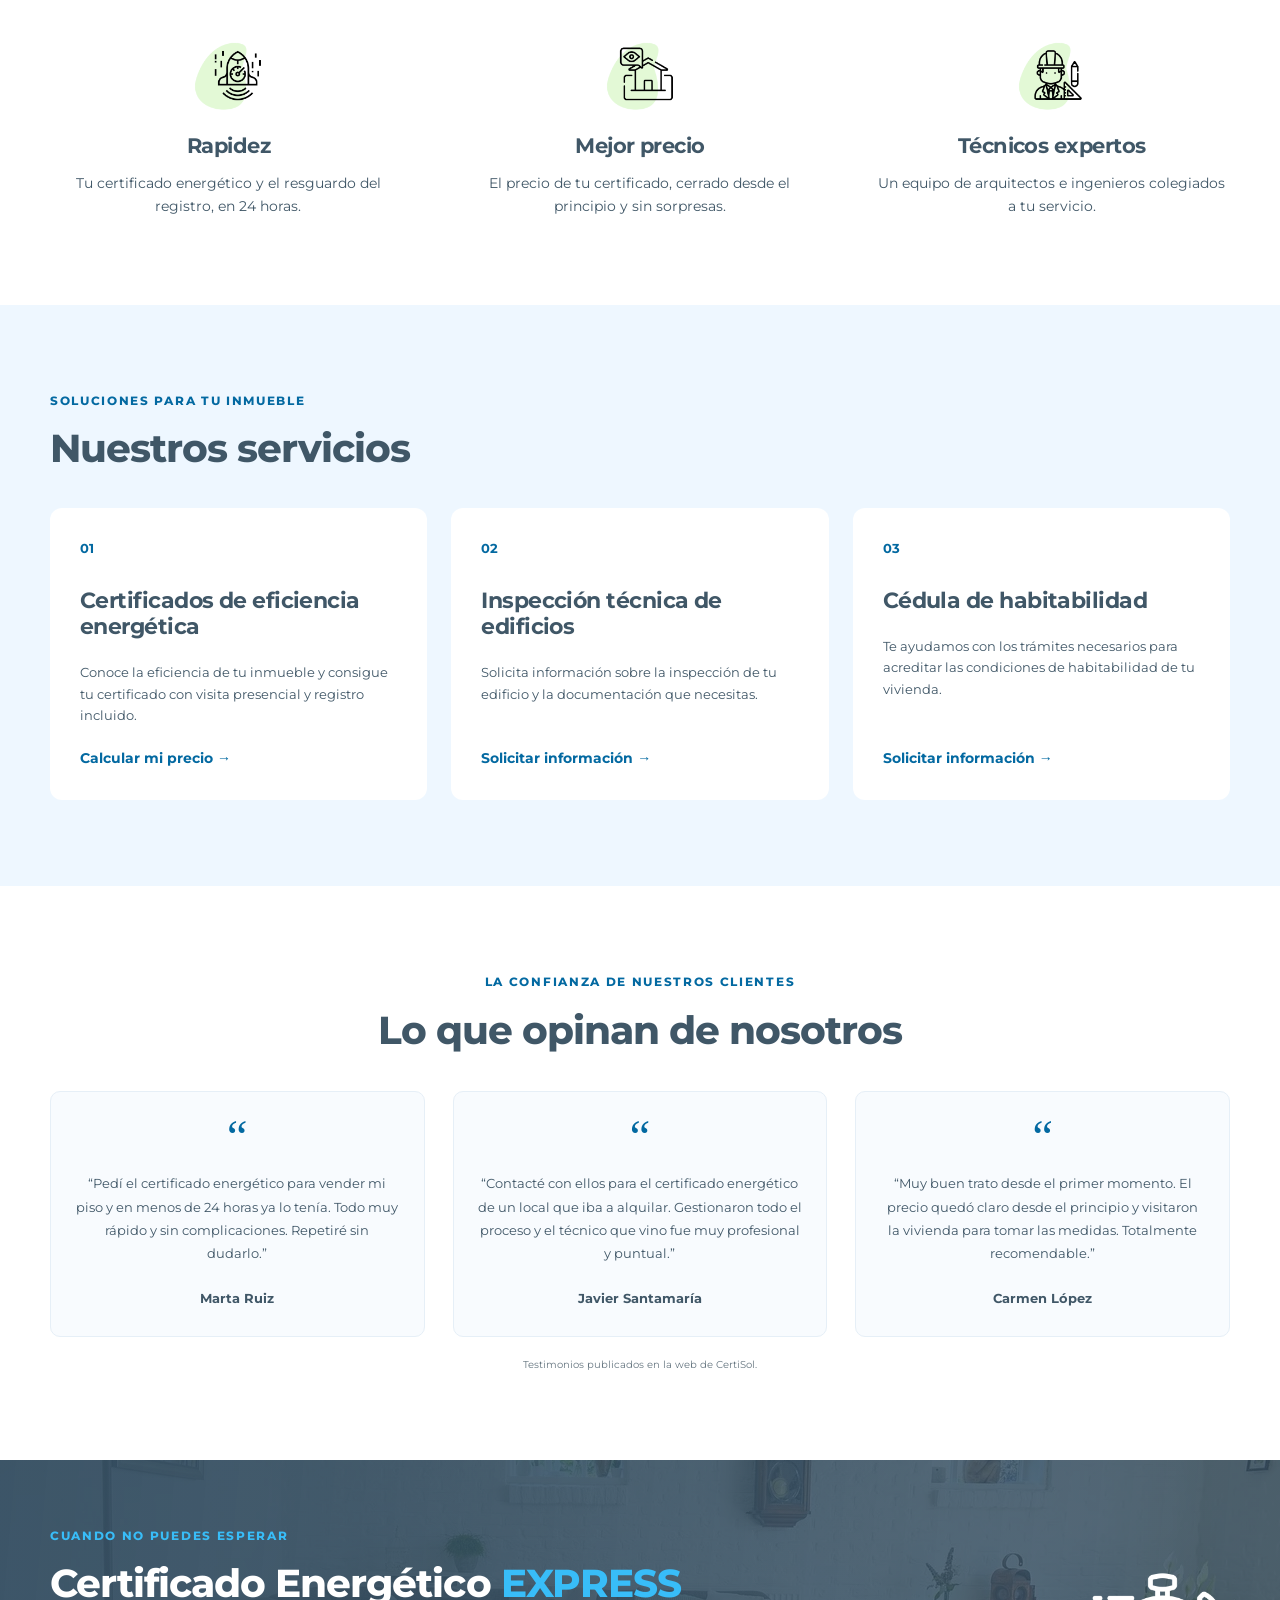
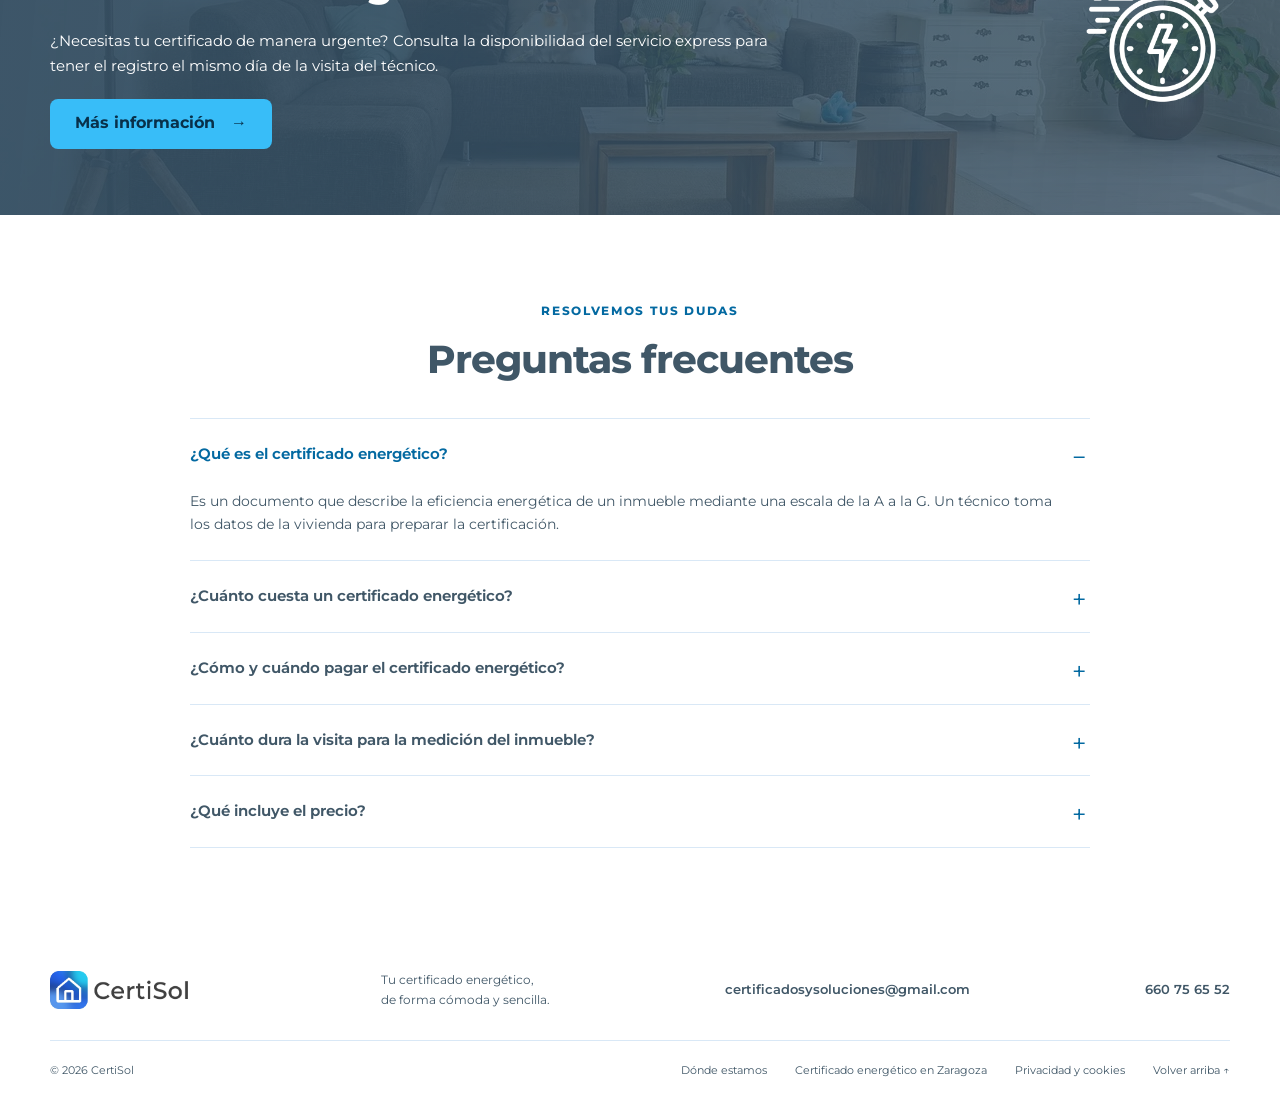
==== commit fe43ccbf: "Rediseñar banner de cookies estilo modal con panel de preferencias" ====
--- a/index.html
+++ b/index.html
@@ -23,7 +23,7 @@
   <script type="application/ld+json">
   {"@context":"https://schema.org","@graph":[{"@type":"WebSite","name":"CertiSol","url":"https://certi-sol.com/"},{"@type":"Organization","name":"CertiSol","url":"https://certi-sol.com/","email":"certificadosysoluciones@gmail.com","telephone":"+34660756552"}]}
   </script>
-  <script src="consent.js?v=1"></script>
+  <script src="consent.js?v=2"></script>
   <!-- Google tag (gtag.js) -->
   <script async src="https://www.googletagmanager.com/gtag/js?id=AW-18492467371"></script>
   <script>
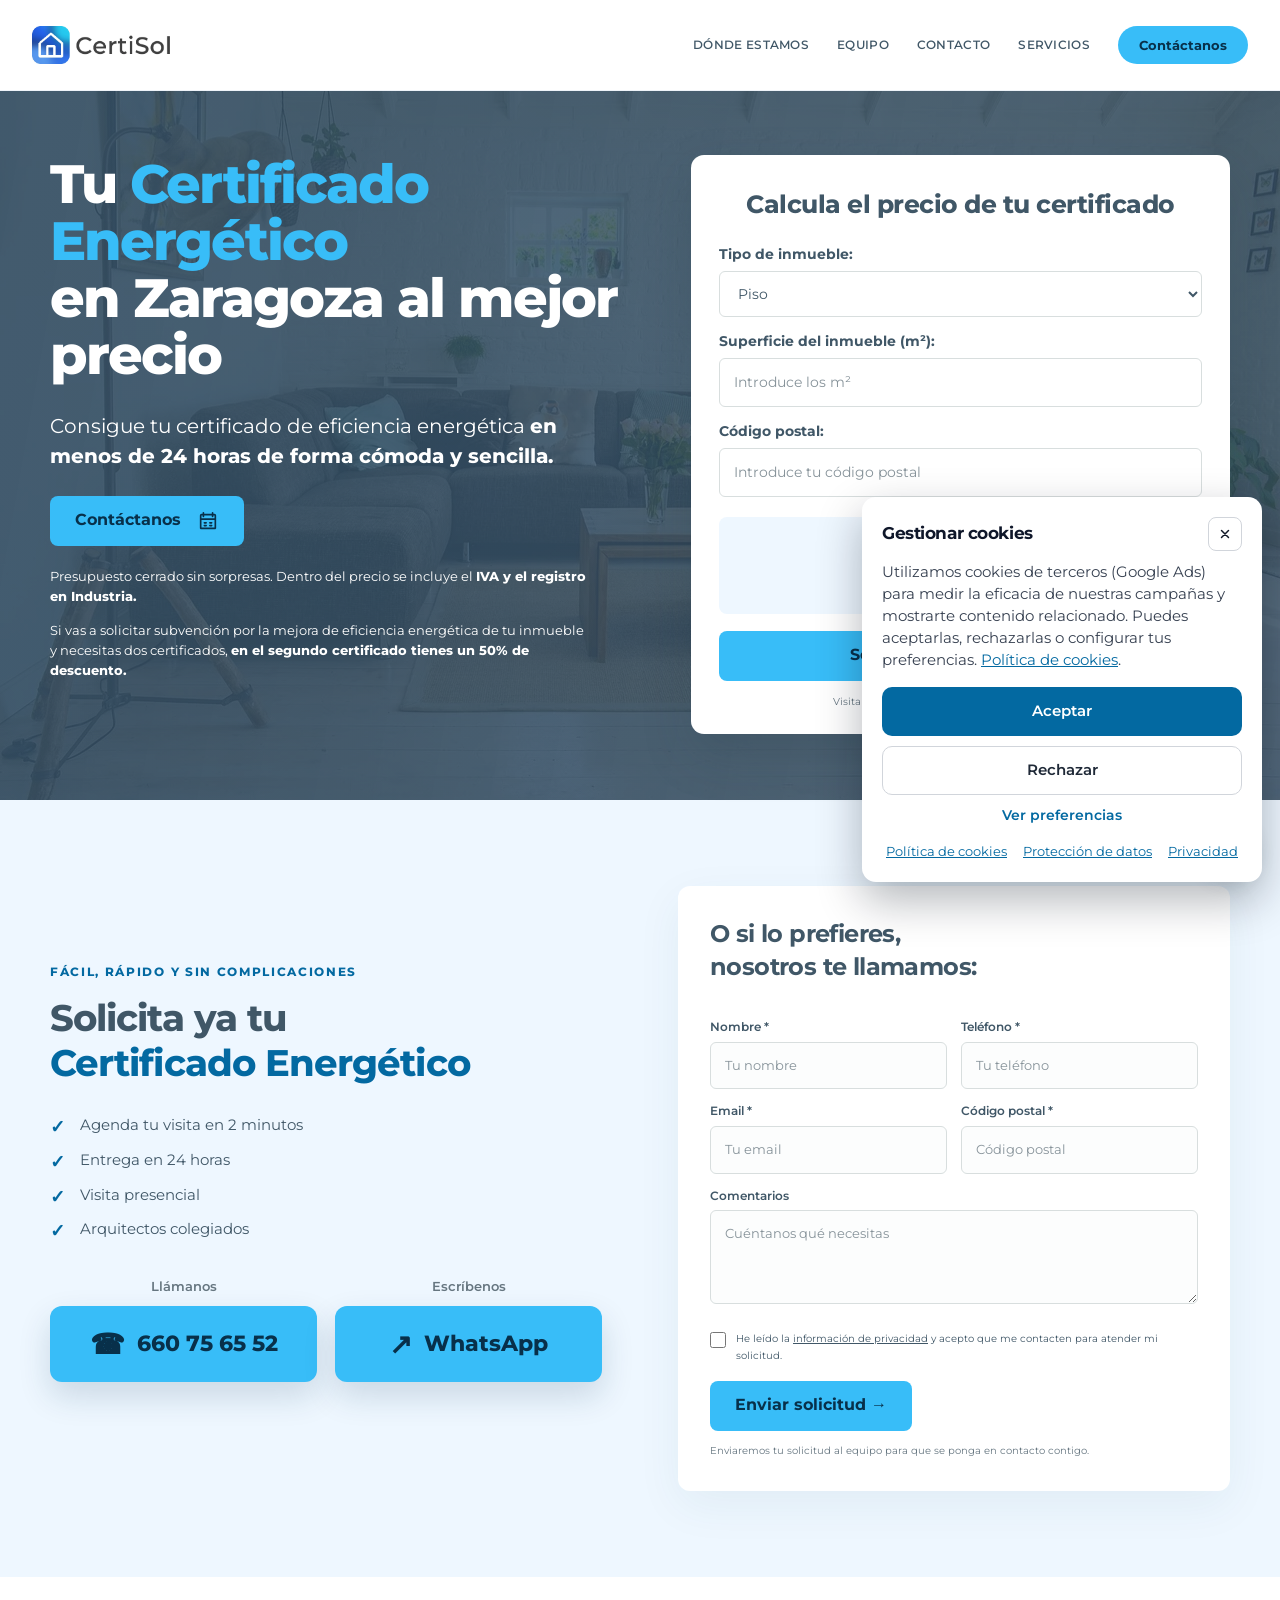
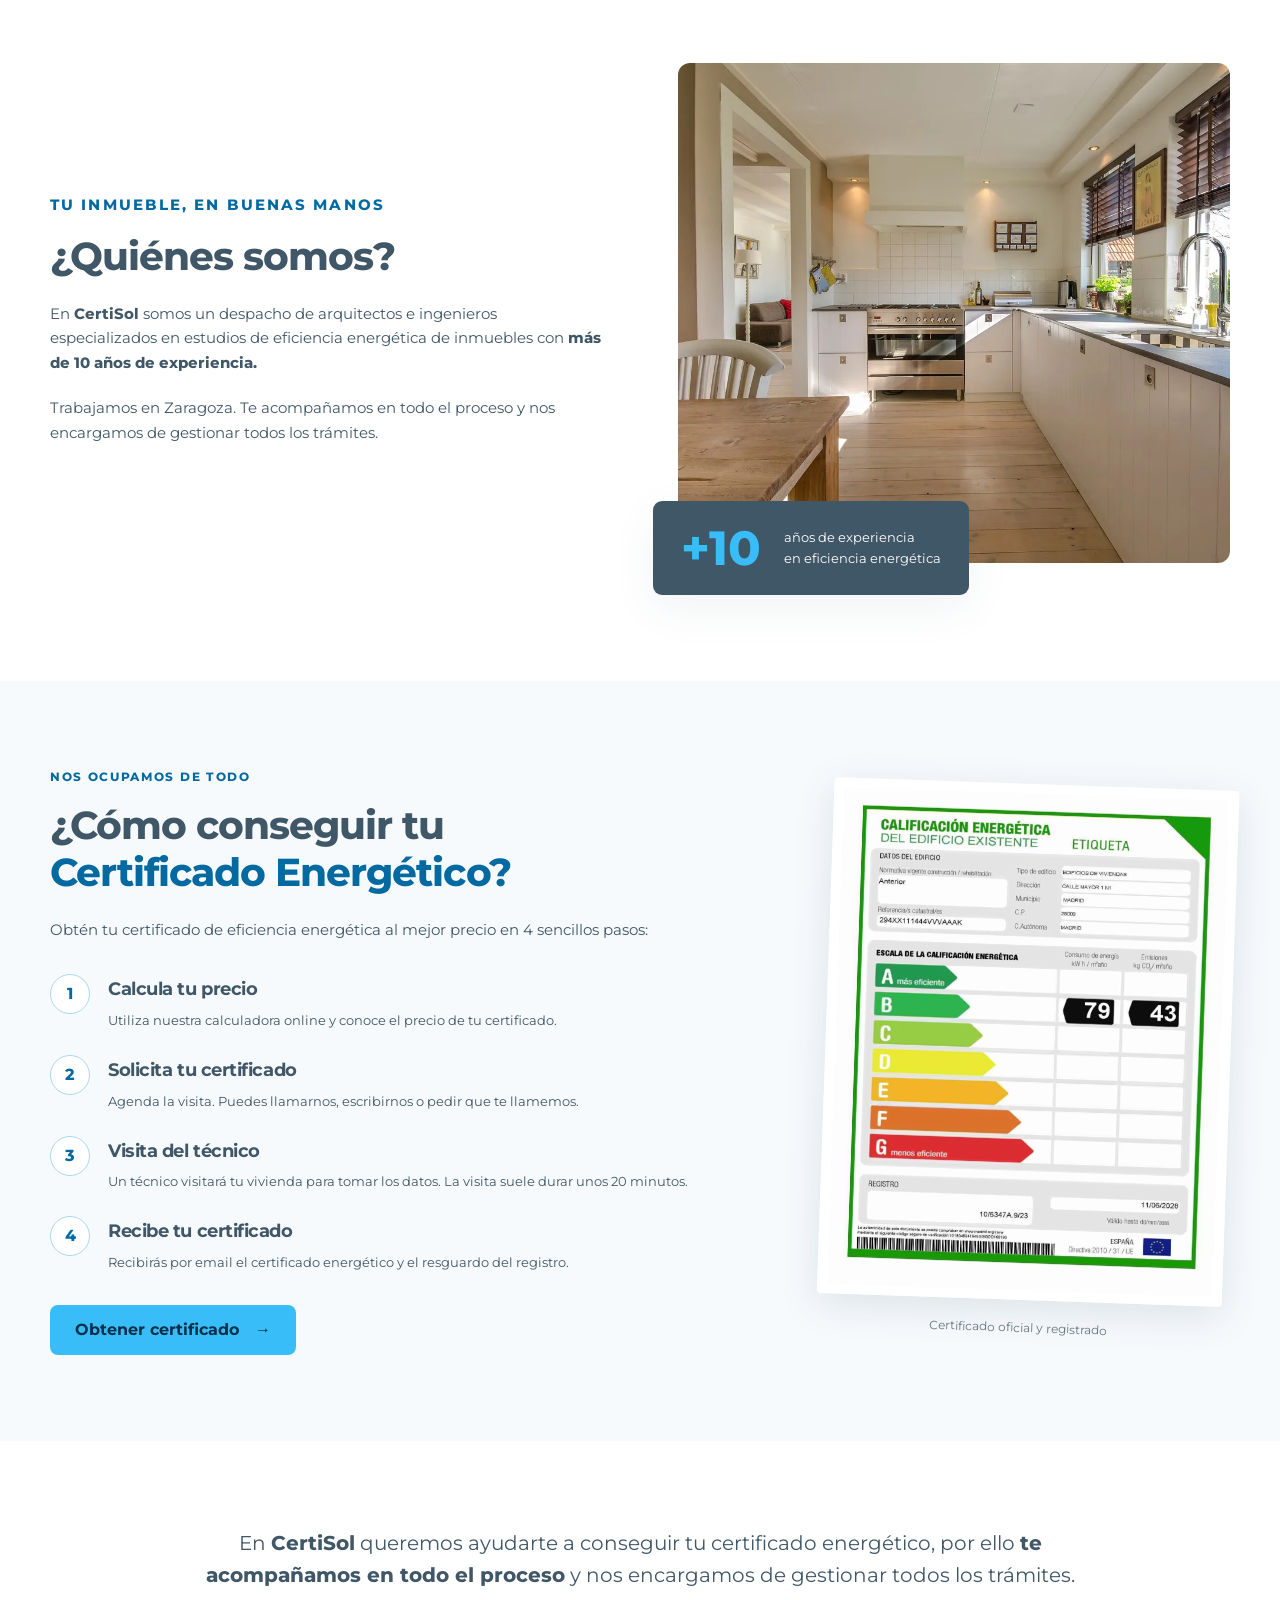
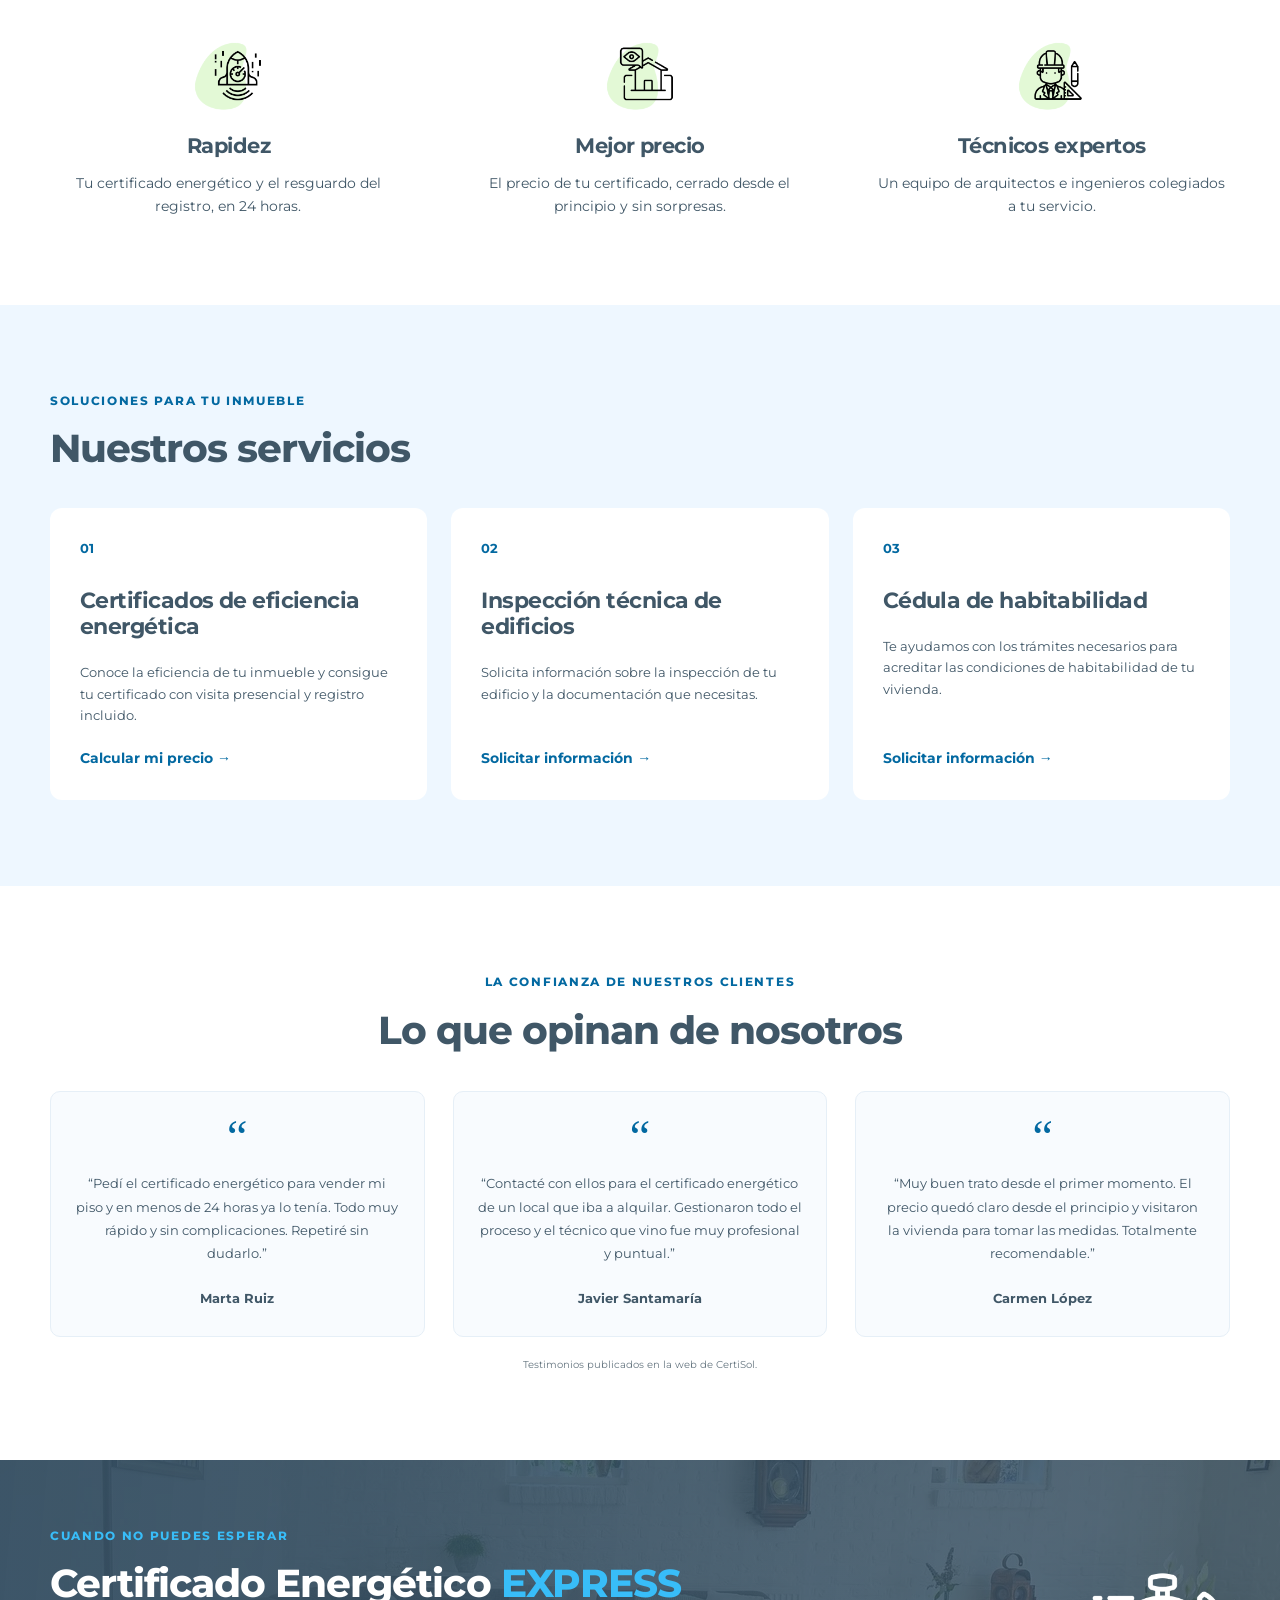
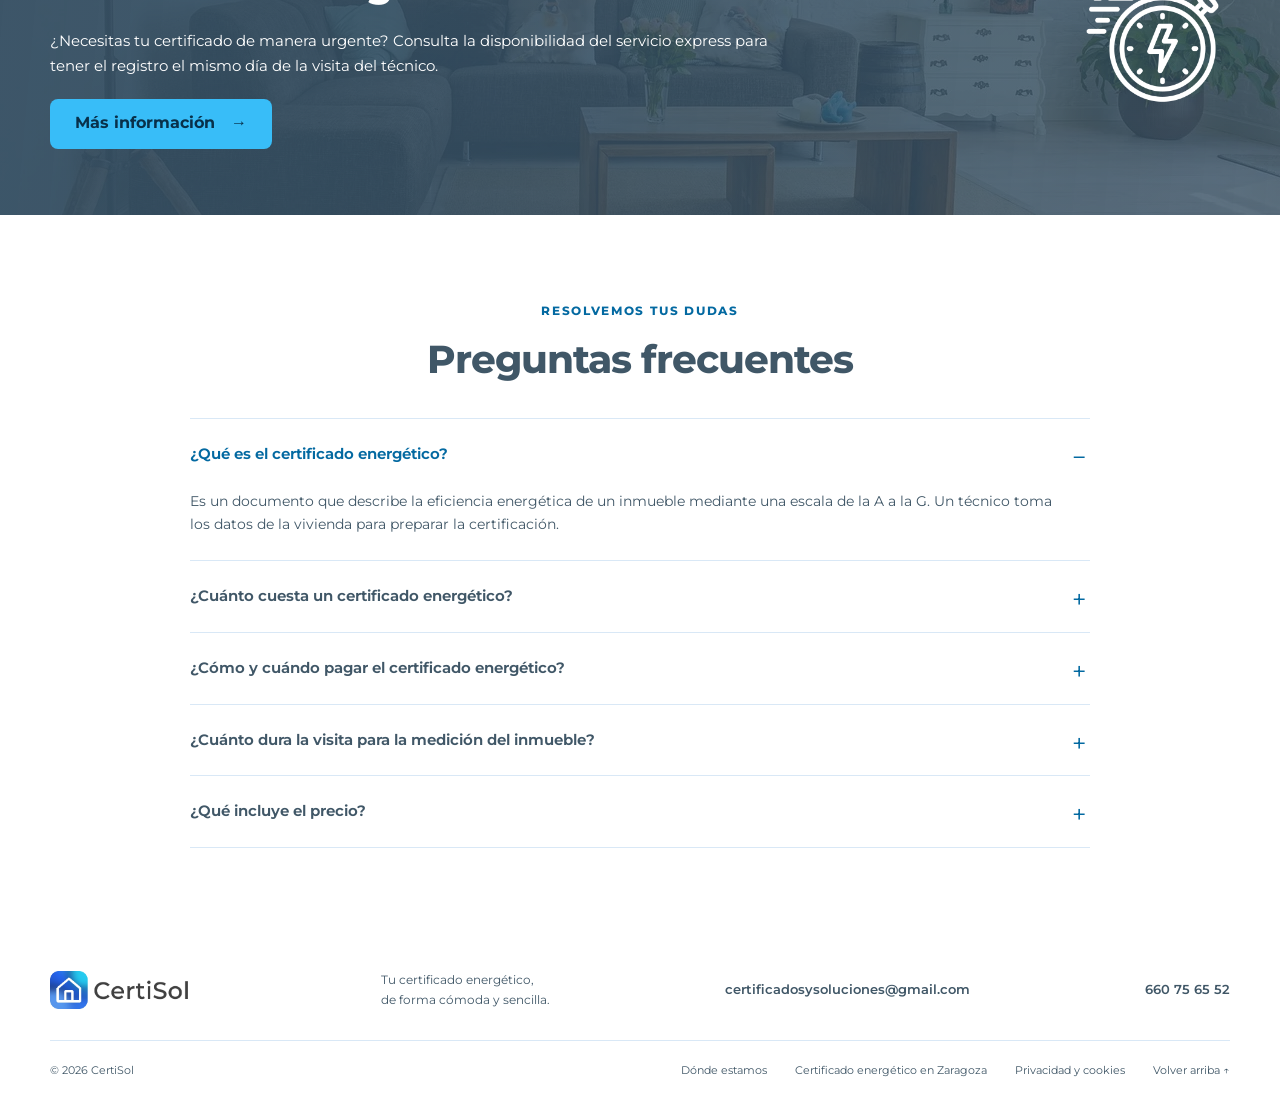
==== commit 29047abd: "Banner de cookies desplegable abajo a la derecha" ====
--- a/index.html
+++ b/index.html
@@ -23,7 +23,7 @@
   <script type="application/ld+json">
   {"@context":"https://schema.org","@graph":[{"@type":"WebSite","name":"CertiSol","url":"https://certi-sol.com/"},{"@type":"Organization","name":"CertiSol","url":"https://certi-sol.com/","email":"certificadosysoluciones@gmail.com","telephone":"+34660756552"}]}
   </script>
-  <script src="consent.js?v=2"></script>
+  <script src="consent.js?v=3"></script>
   <!-- Google tag (gtag.js) -->
   <script async src="https://www.googletagmanager.com/gtag/js?id=AW-18492467371"></script>
   <script>
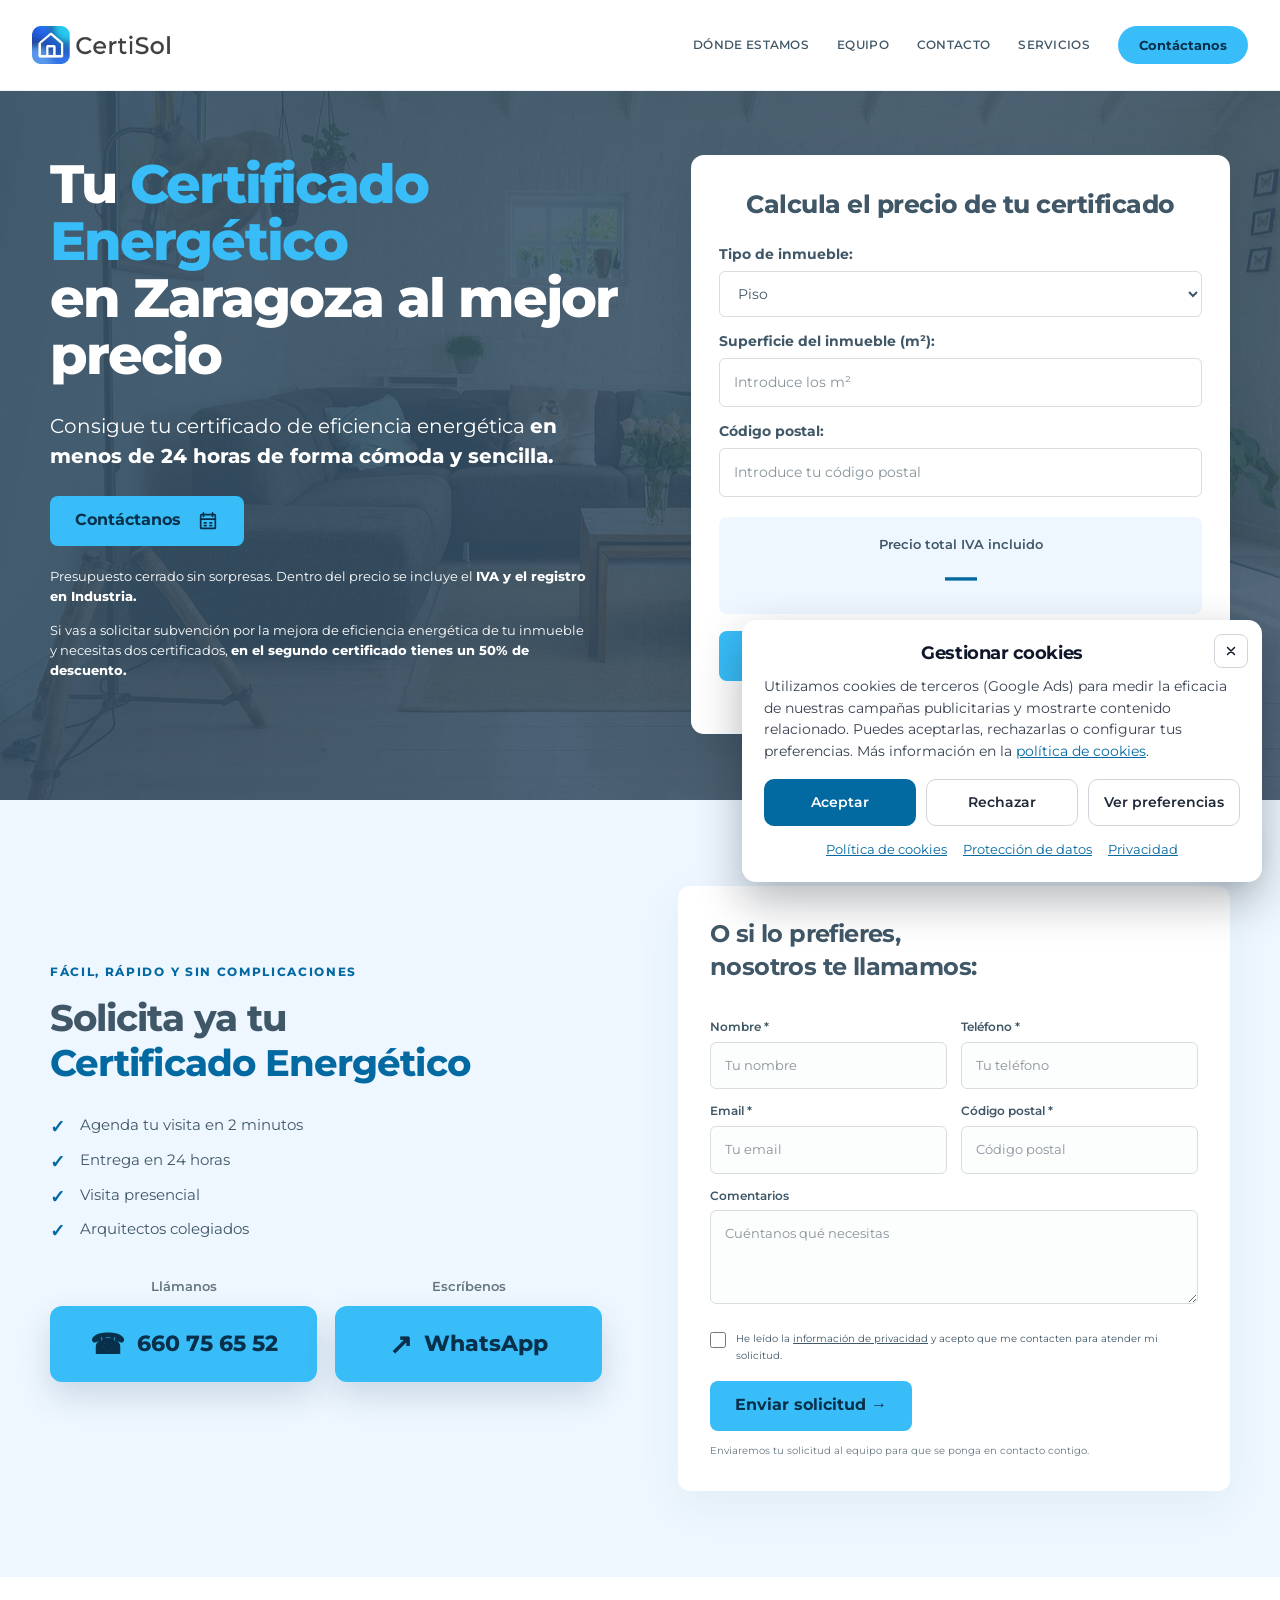
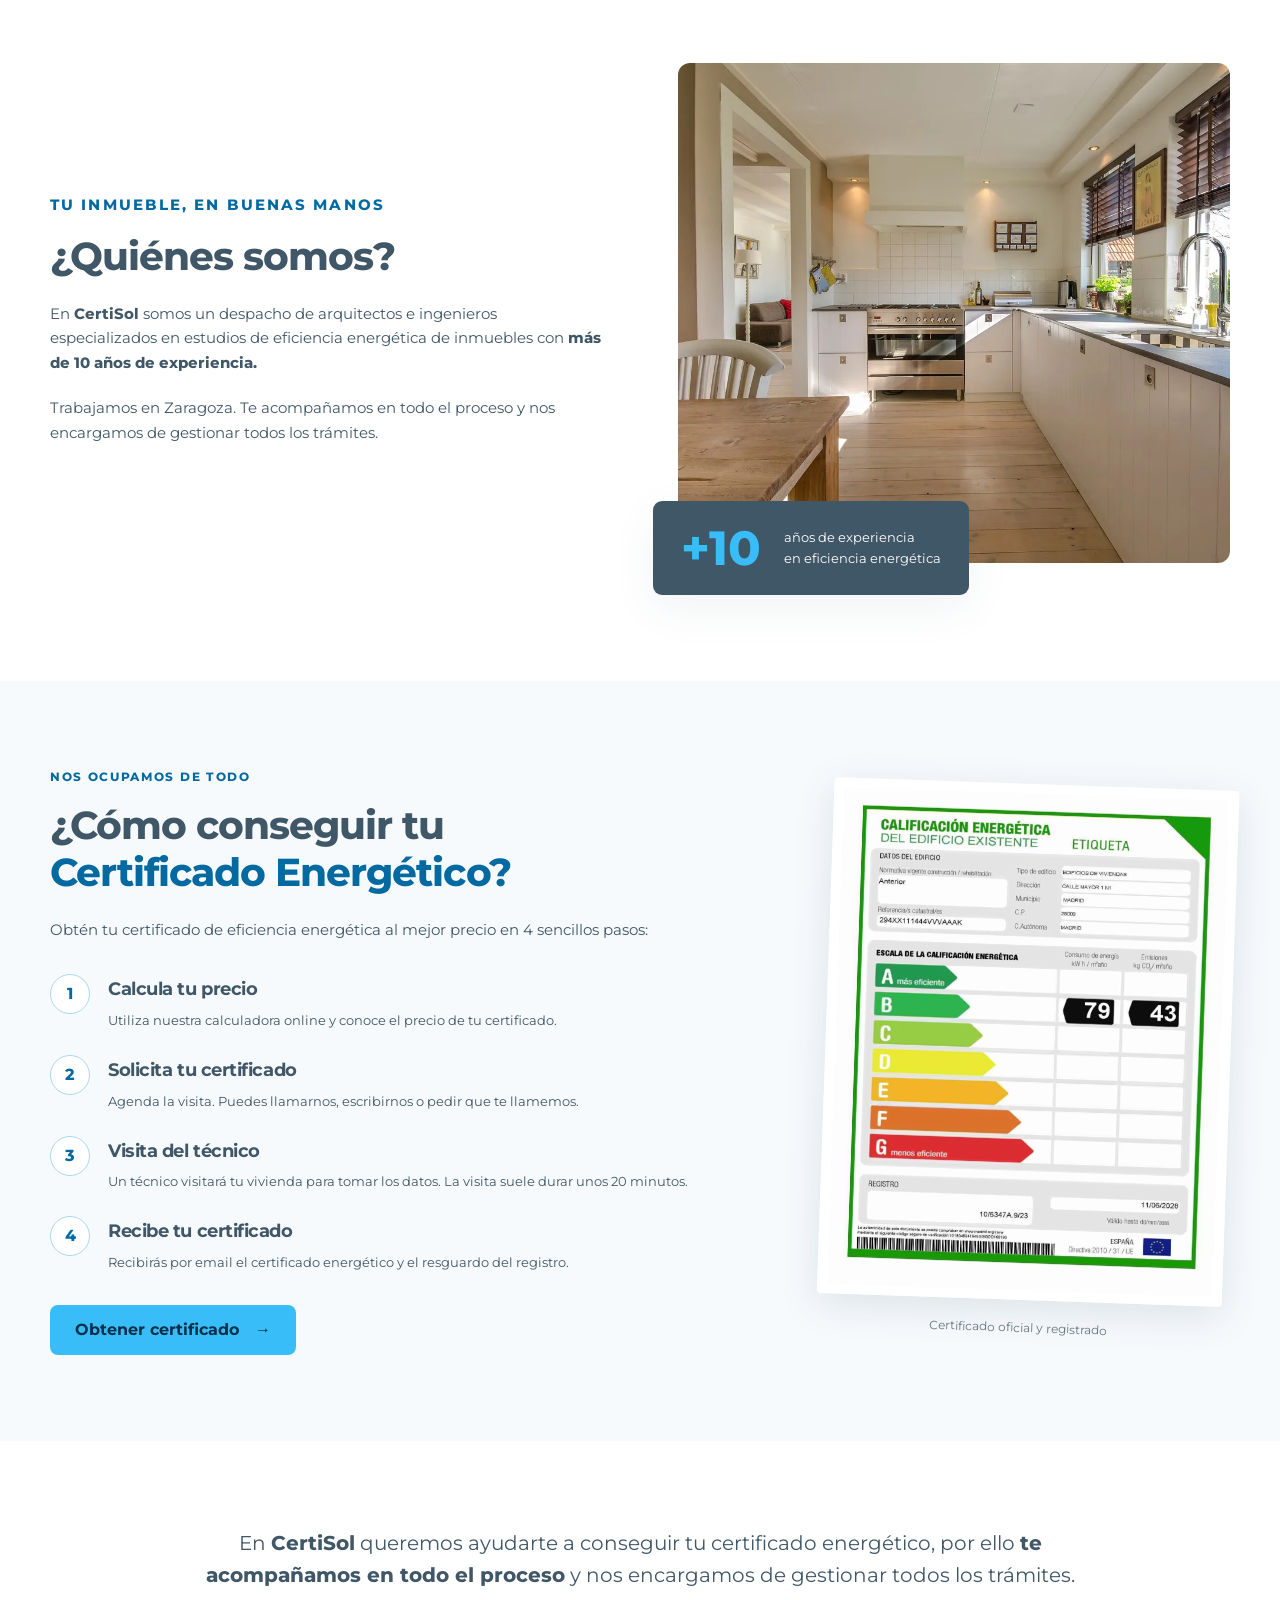
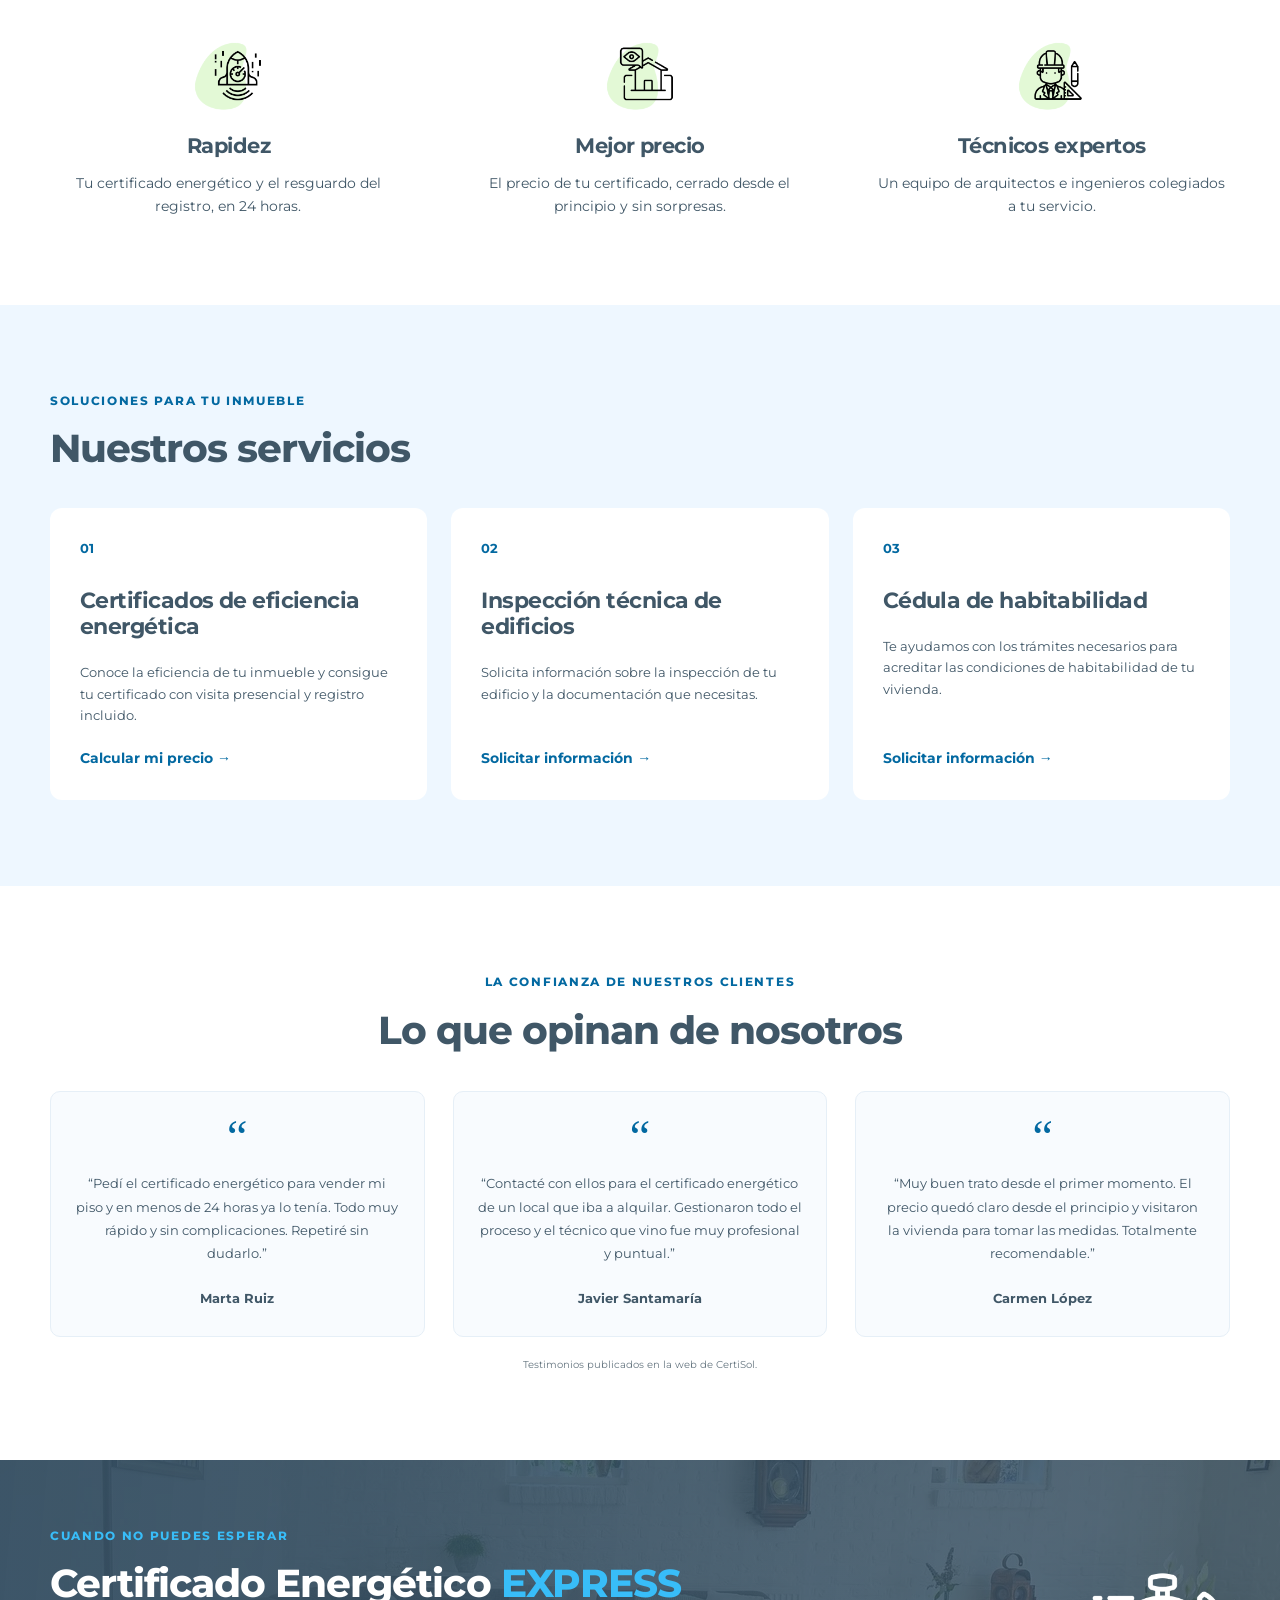
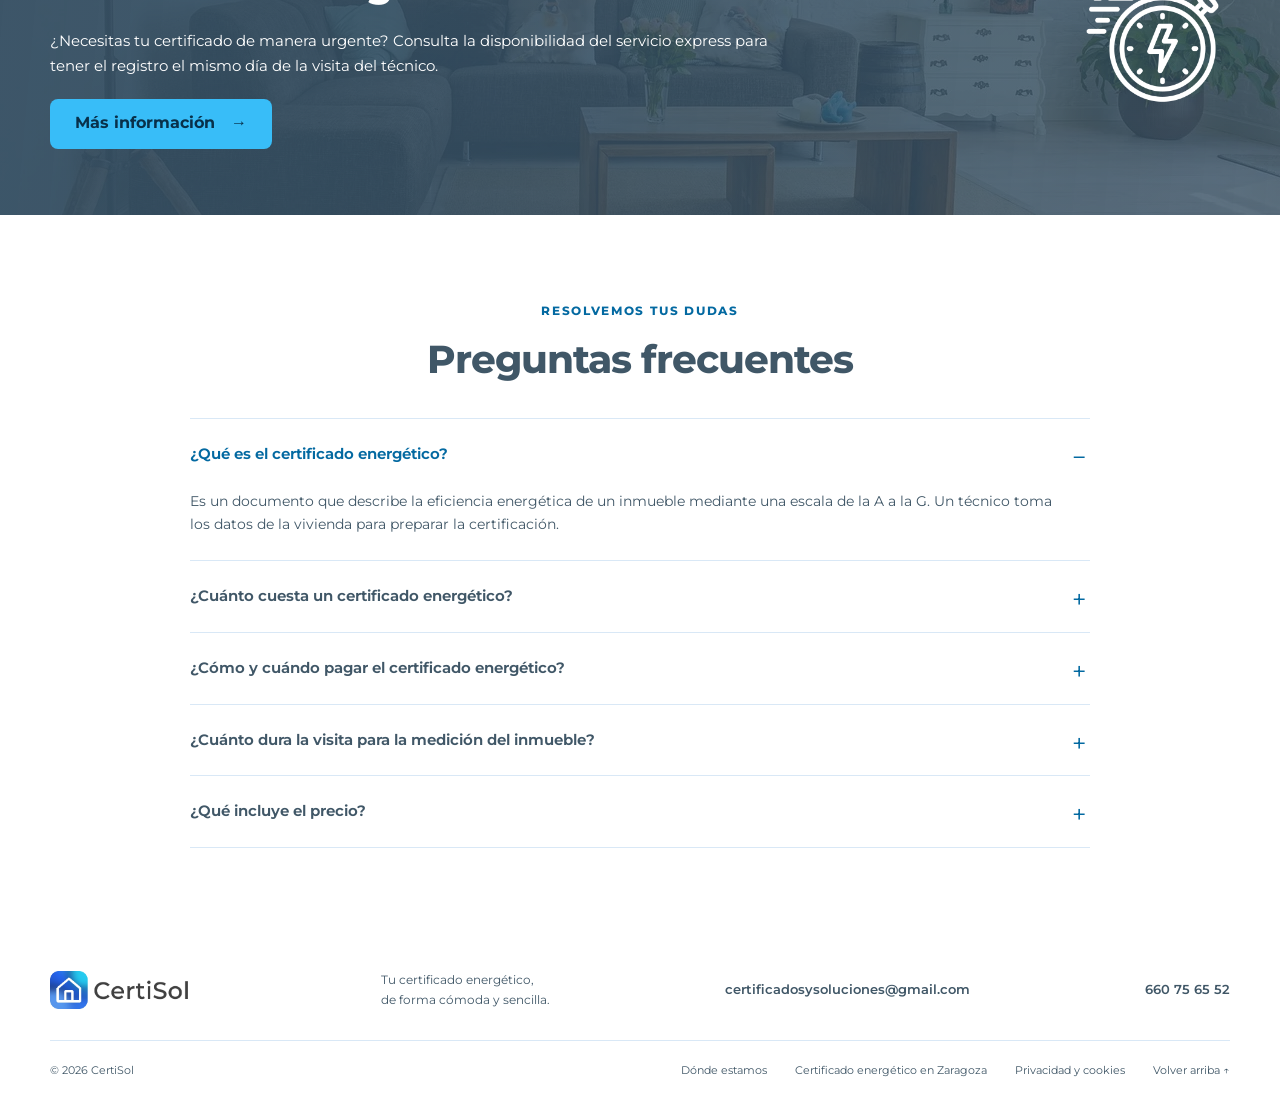
==== commit b9cea90b: "Ajustar banner de cookies: tarjeta abajo a la derecha con botones en fila" ====
--- a/index.html
+++ b/index.html
@@ -23,7 +23,7 @@
   <script type="application/ld+json">
   {"@context":"https://schema.org","@graph":[{"@type":"WebSite","name":"CertiSol","url":"https://certi-sol.com/"},{"@type":"Organization","name":"CertiSol","url":"https://certi-sol.com/","email":"certificadosysoluciones@gmail.com","telephone":"+34660756552"}]}
   </script>
-  <script src="consent.js?v=3"></script>
+  <script src="consent.js?v=4"></script>
   <!-- Google tag (gtag.js) -->
   <script async src="https://www.googletagmanager.com/gtag/js?id=AW-18492467371"></script>
   <script>
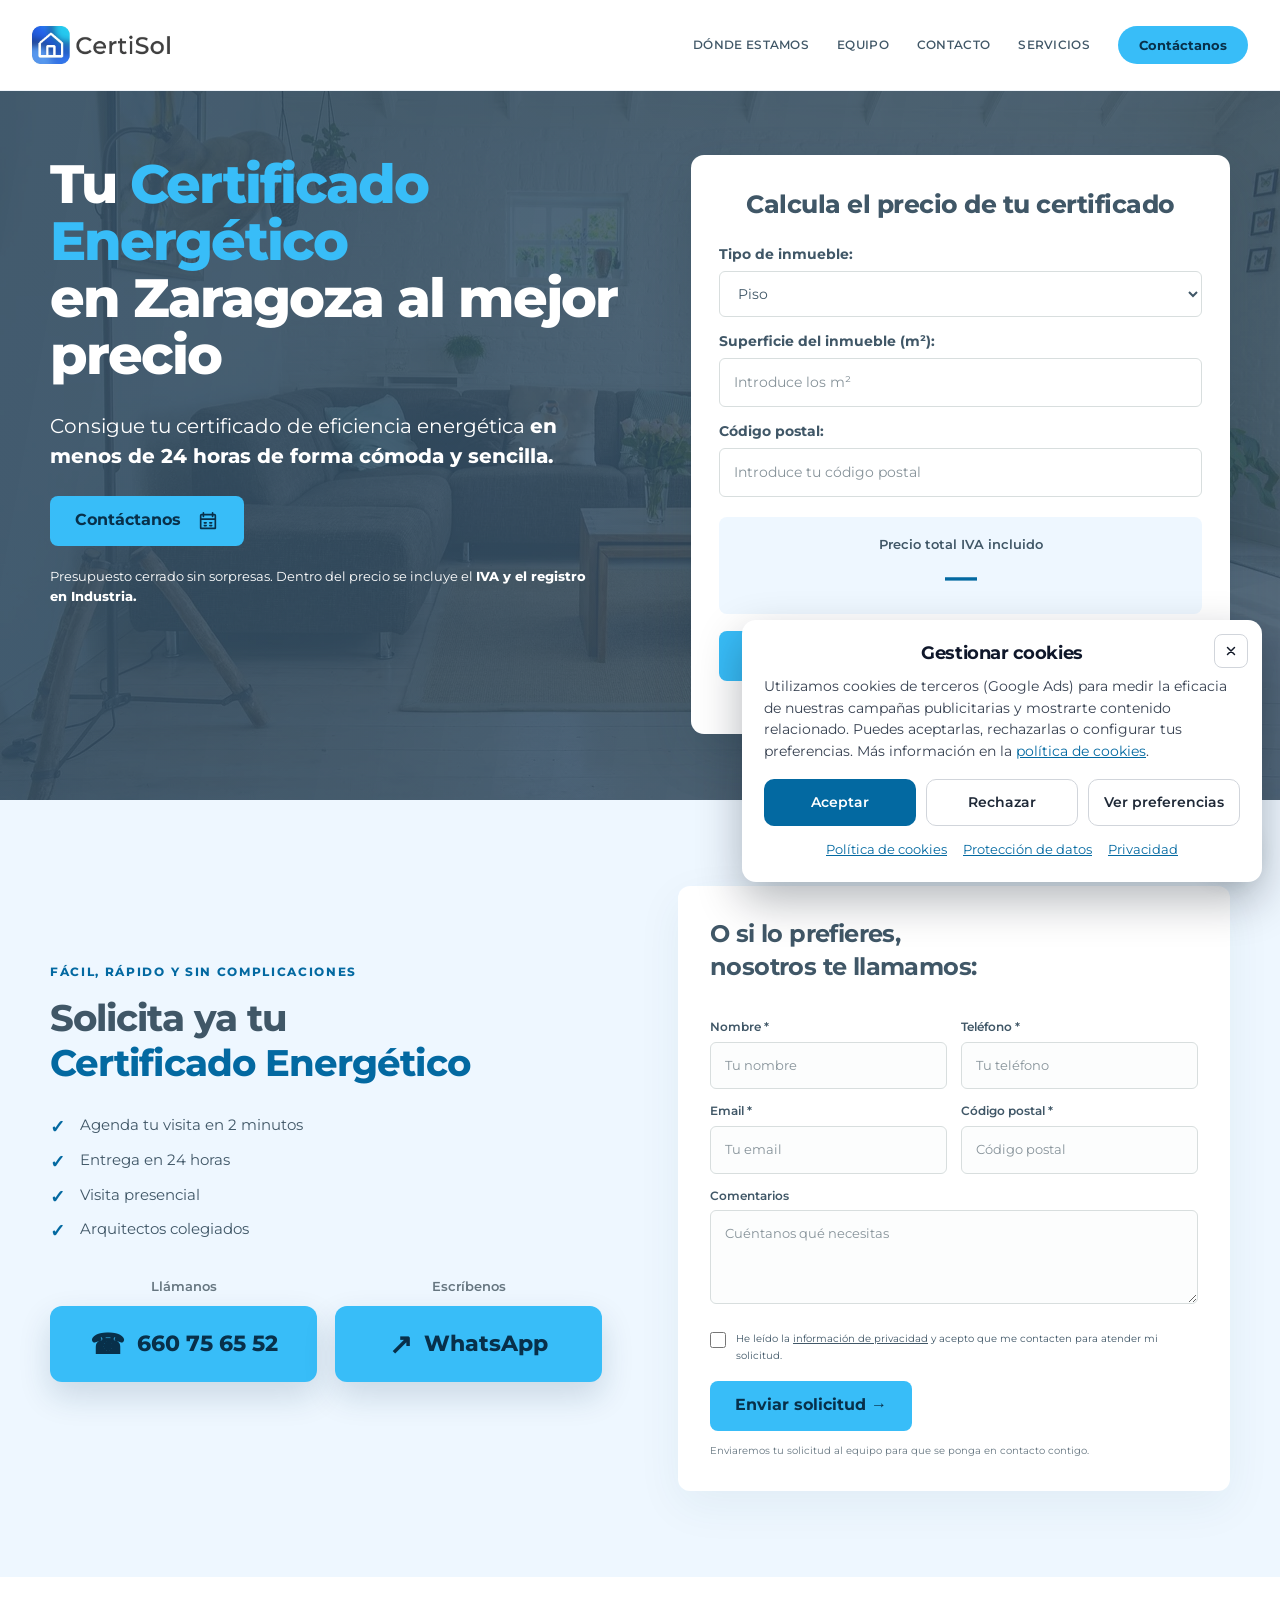
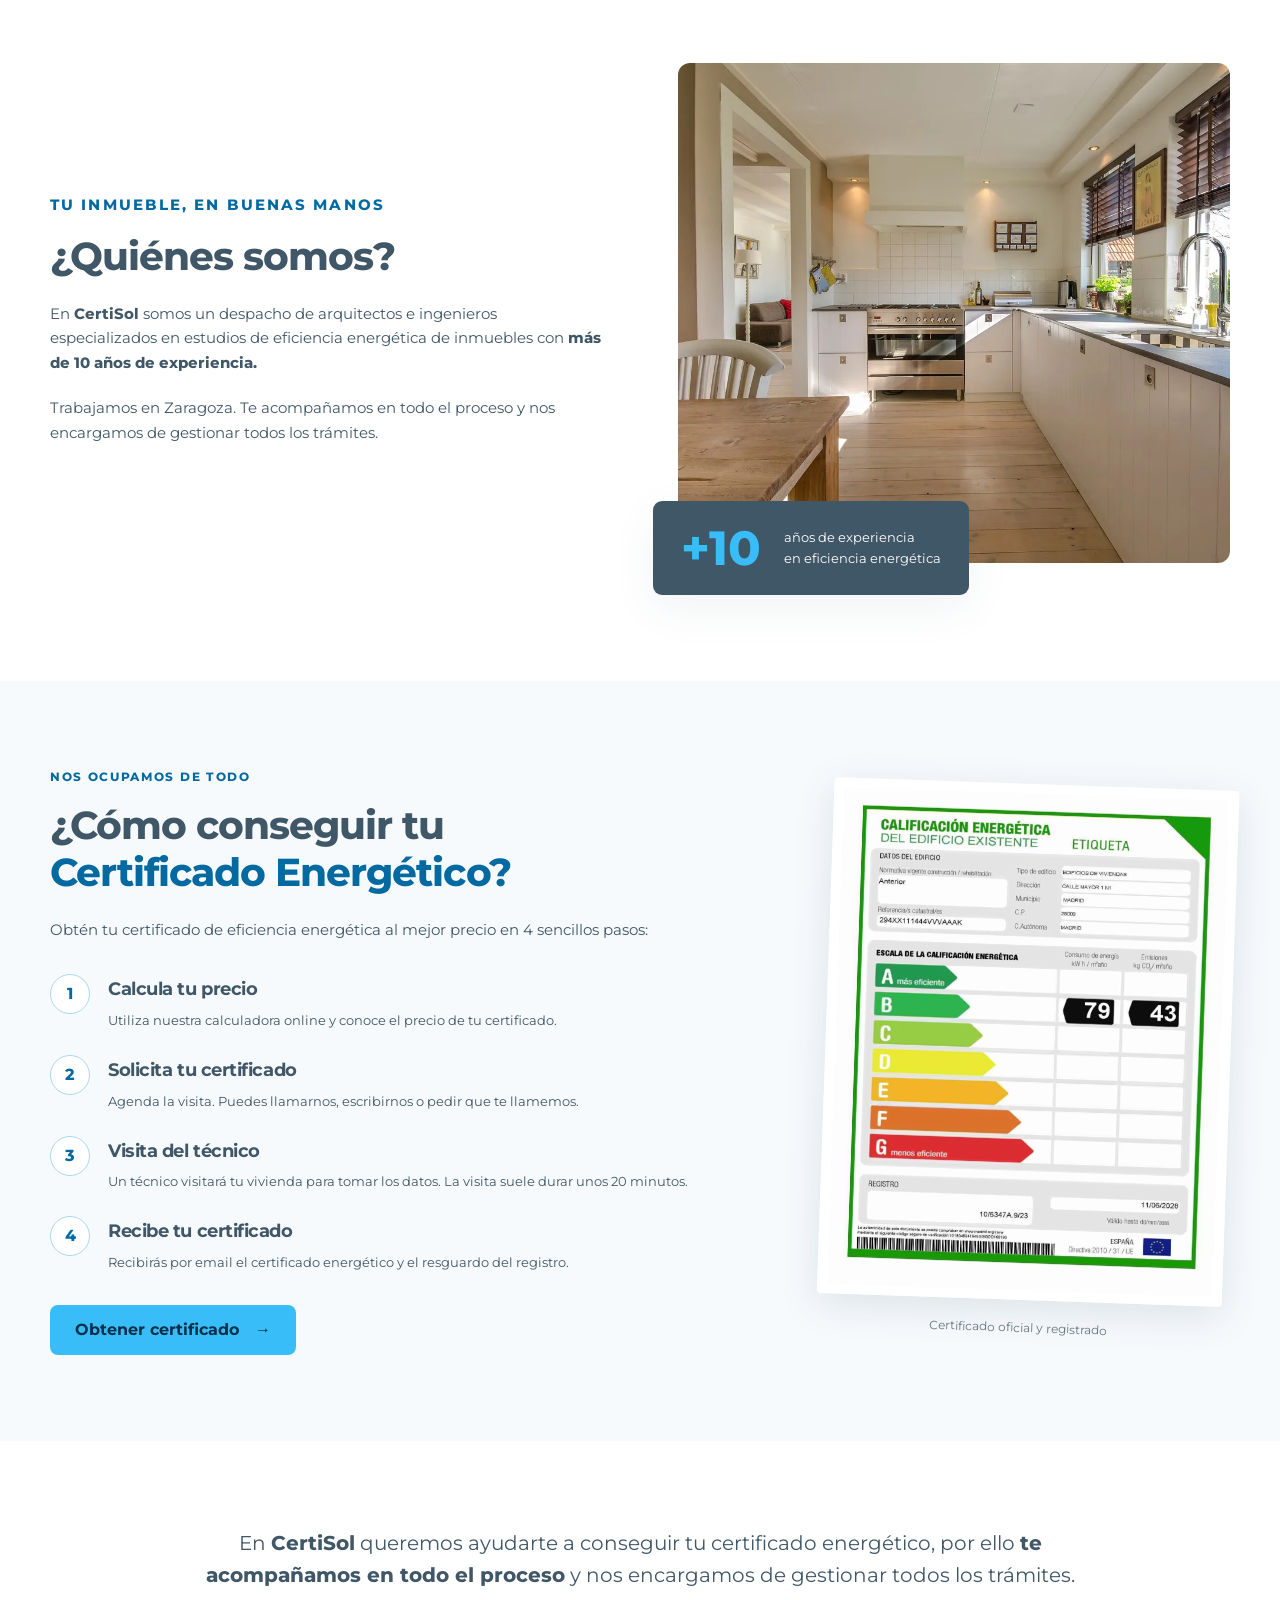
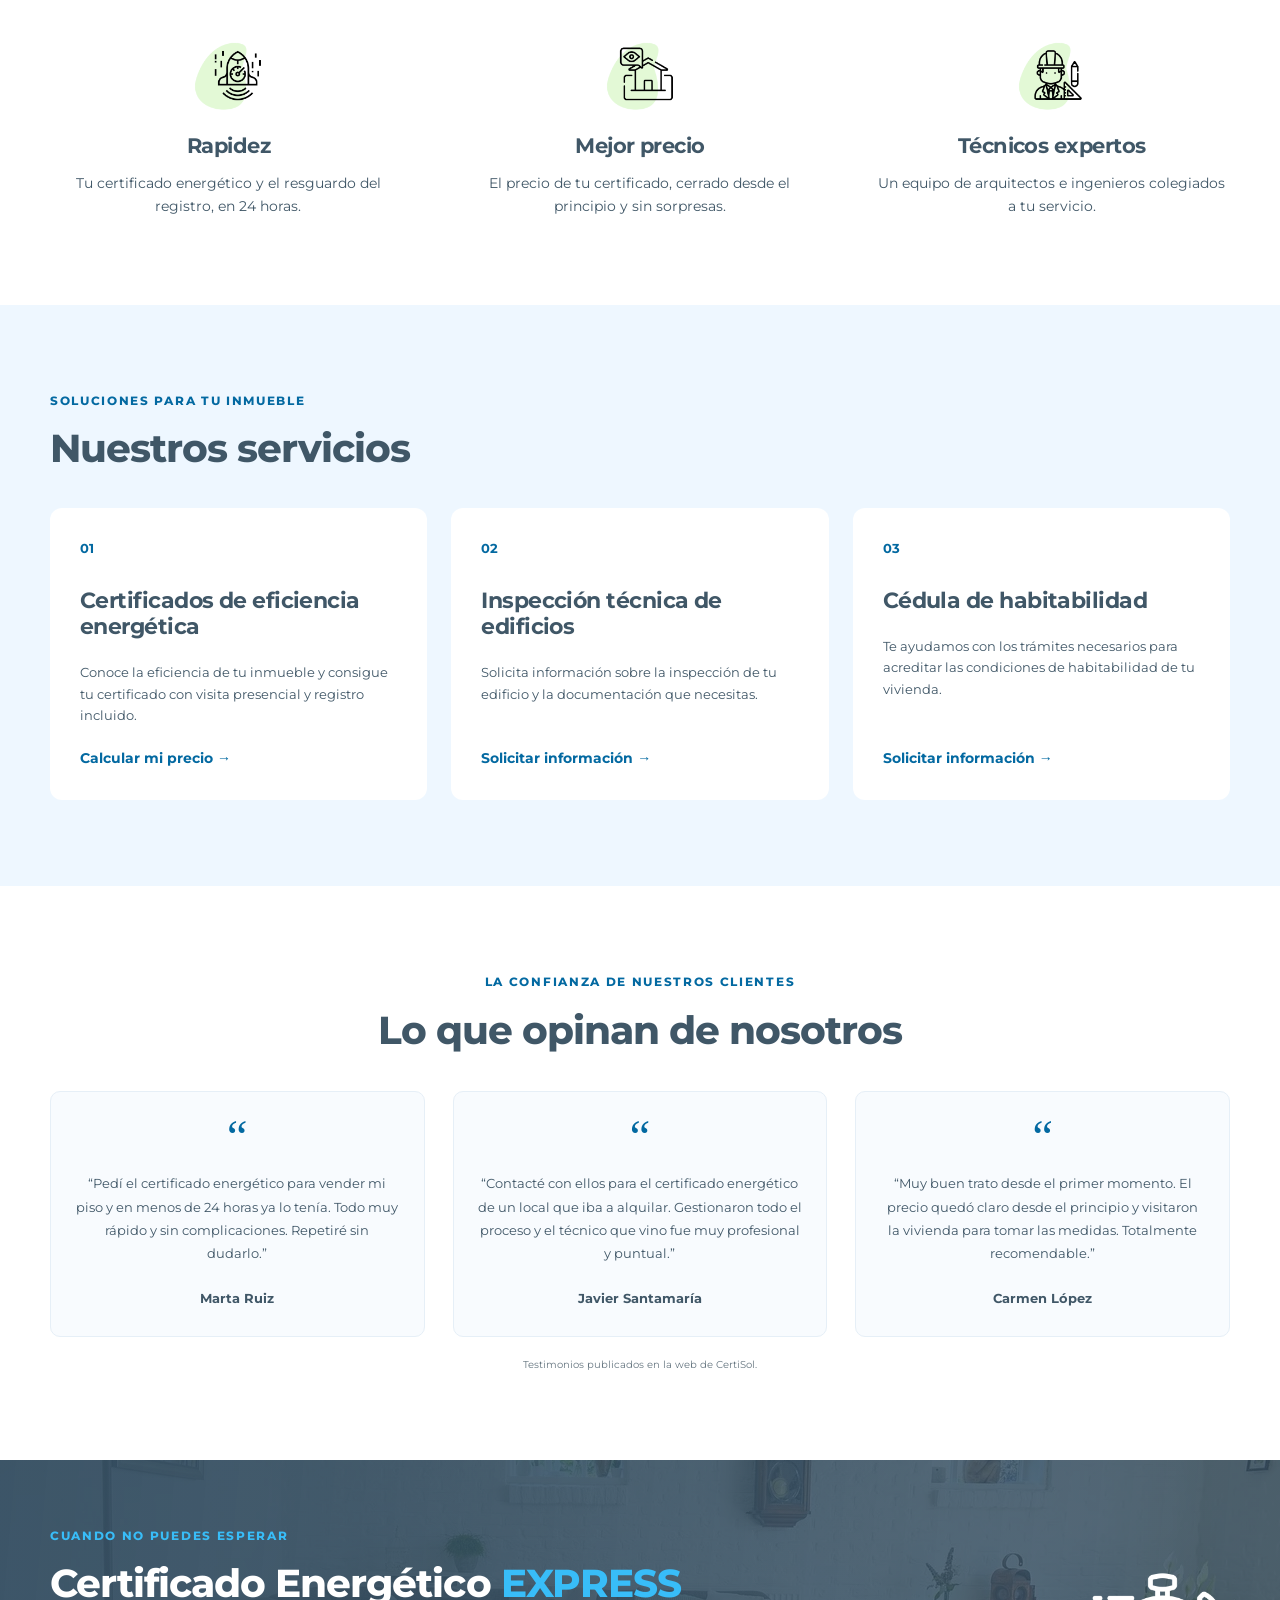
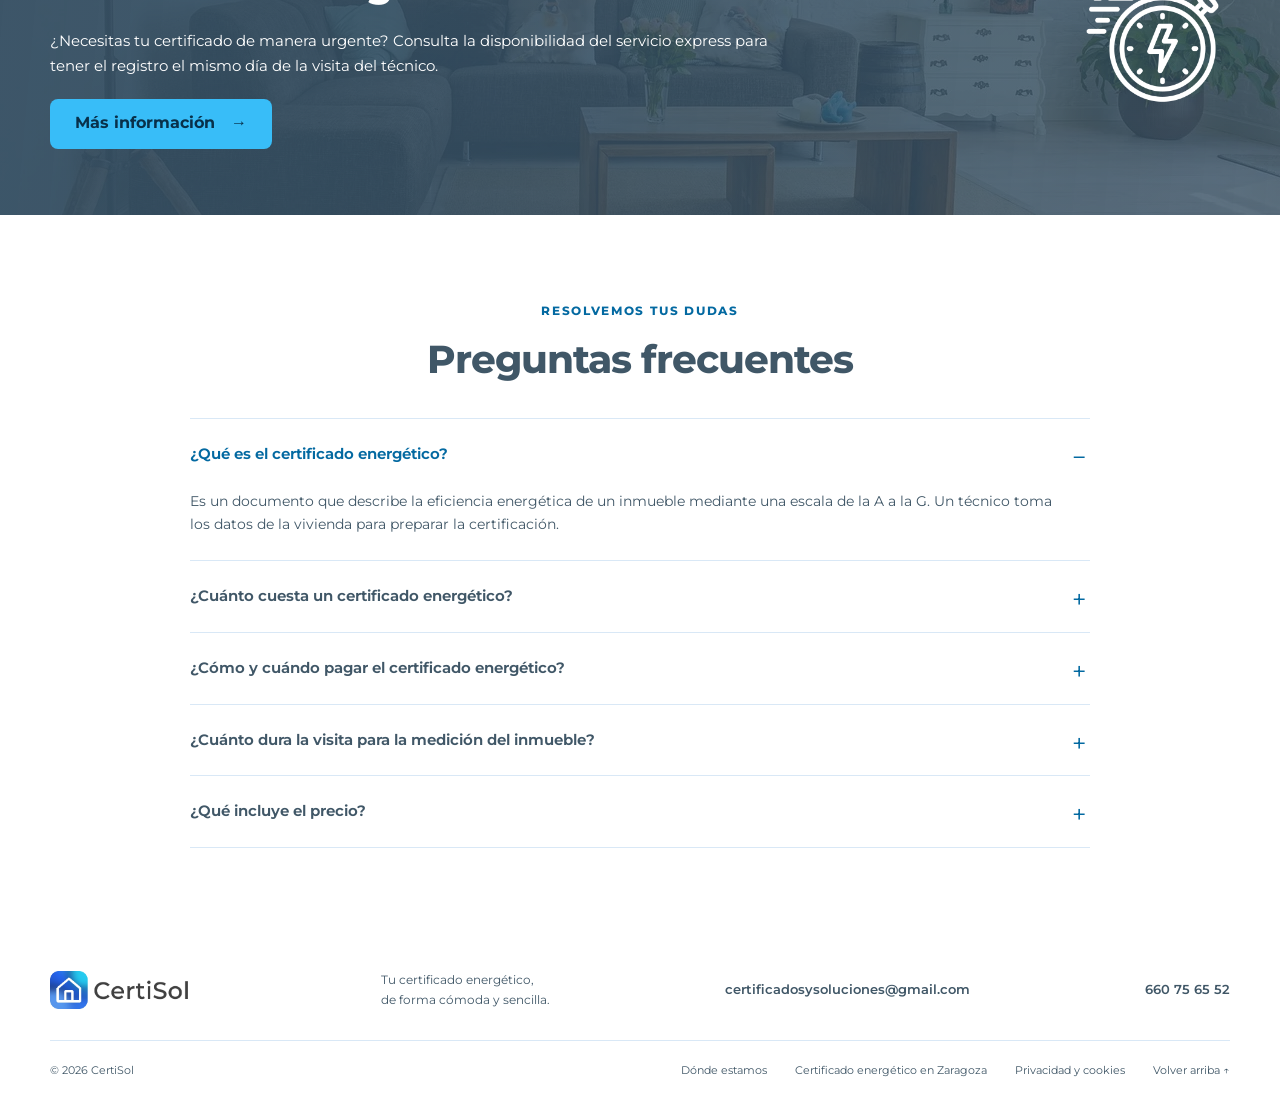
==== commit 66a5e2e0: "Quitar la mencion al 50% en el segundo certificado" ====
--- a/index.html
+++ b/index.html
@@ -23,7 +23,7 @@
   <script type="application/ld+json">
   {"@context":"https://schema.org","@graph":[{"@type":"WebSite","name":"CertiSol","url":"https://certi-sol.com/"},{"@type":"Organization","name":"CertiSol","url":"https://certi-sol.com/","email":"certificadosysoluciones@gmail.com","telephone":"+34660756552"}]}
   </script>
-  <script src="consent.js?v=4"></script>
+  <script src="consent.js?v=6"></script>
   <!-- Google tag (gtag.js) -->
   <script async src="https://www.googletagmanager.com/gtag/js?id=AW-18492467371"></script>
   <script>
@@ -53,7 +53,6 @@
           <p class="hero-lead">Consigue tu certificado de eficiencia energética <strong>en menos de 24 horas de forma cómoda y sencilla.</strong></p>
           <a class="button" href="#contacto">Contáctanos <svg viewBox="0 0 24 24" aria-hidden="true"><path d="M7 3v4m10-4v4M4 10h16M5 5h14a1 1 0 0 1 1 1v14H4V6a1 1 0 0 1 1-1Z"/><path d="M8 14h2m4 0h2m-8 3h2m4 0h2"/></svg></a>
           <p class="hero-note">Presupuesto cerrado sin sorpresas. Dentro del precio se incluye el <strong>IVA y el registro en Industria.</strong></p>
-          <p class="hero-note">Si vas a solicitar subvención por la mejora de eficiencia energética de tu inmueble y necesitas dos certificados, <strong>en el segundo certificado tienes un 50% de descuento.</strong></p>
         </div>
         <div class="calculator" id="calculadora">
           <h2>Calcula el precio de tu certificado</h2>
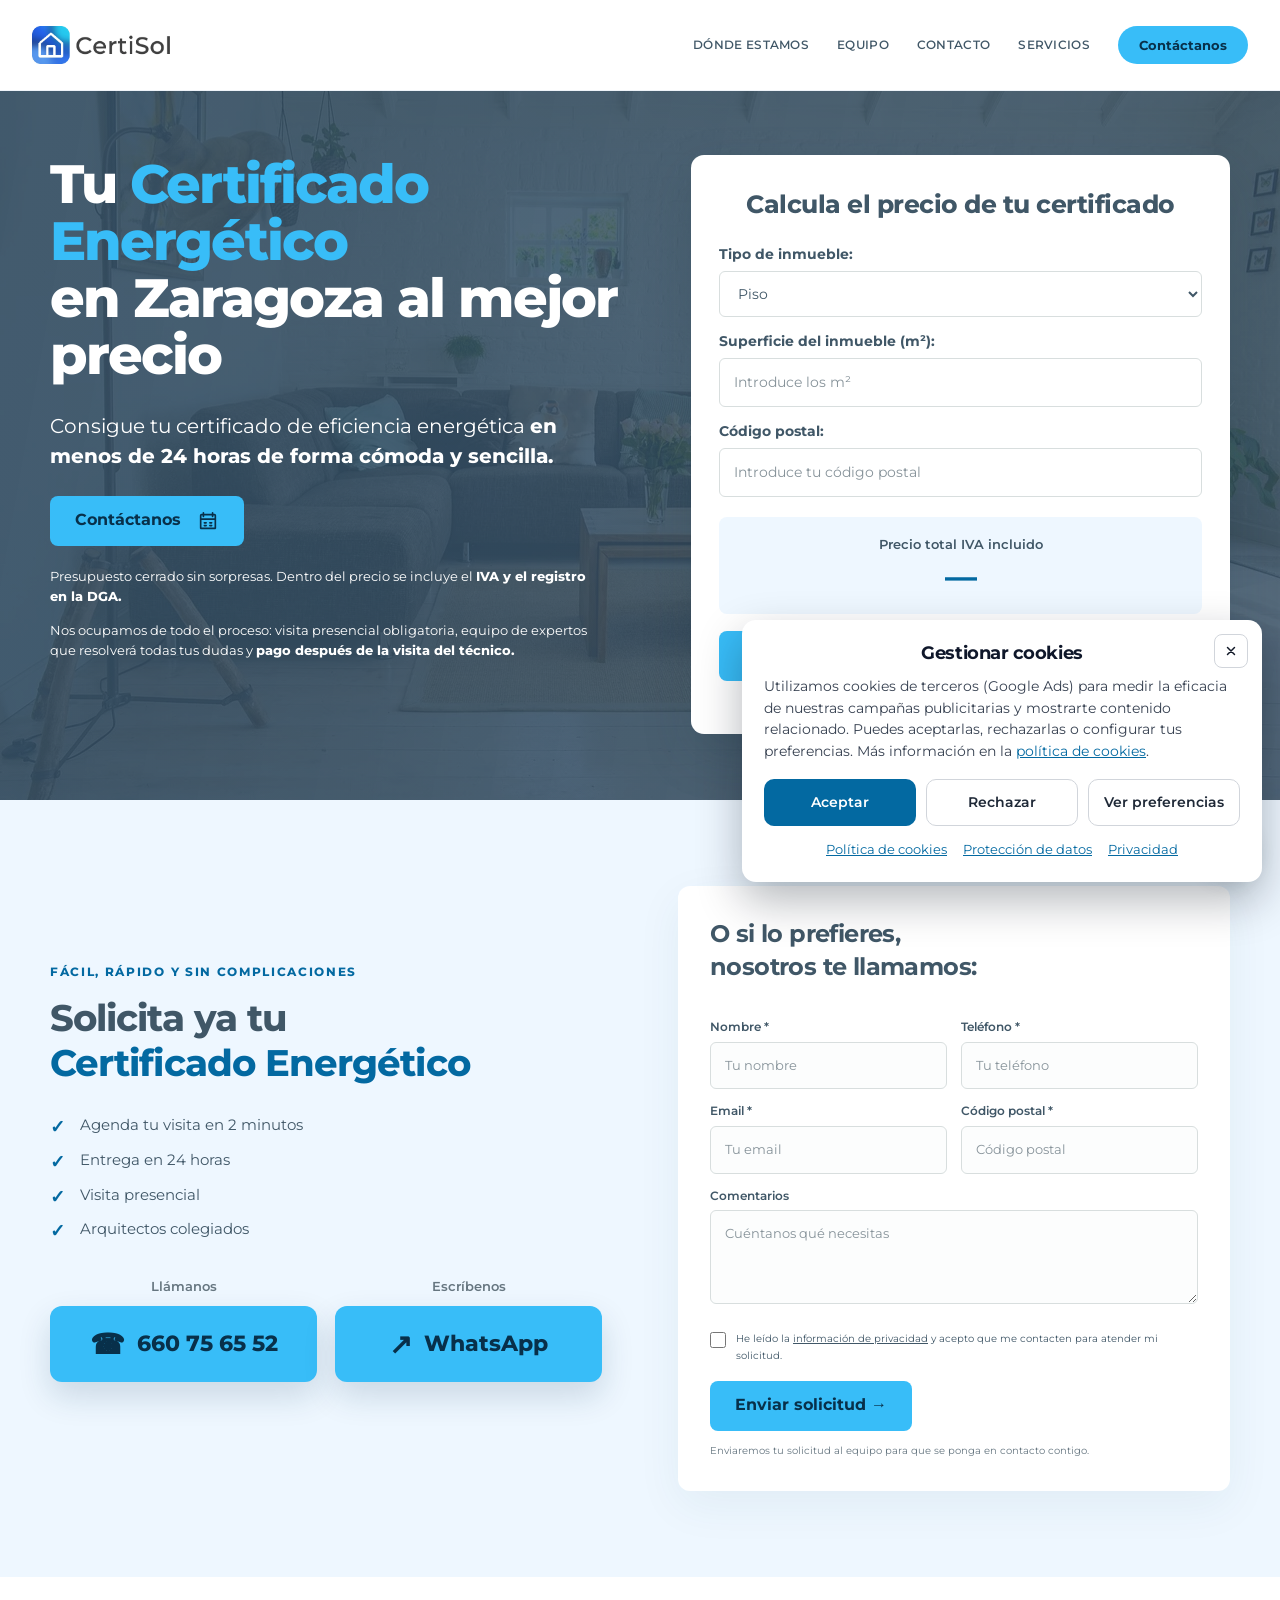
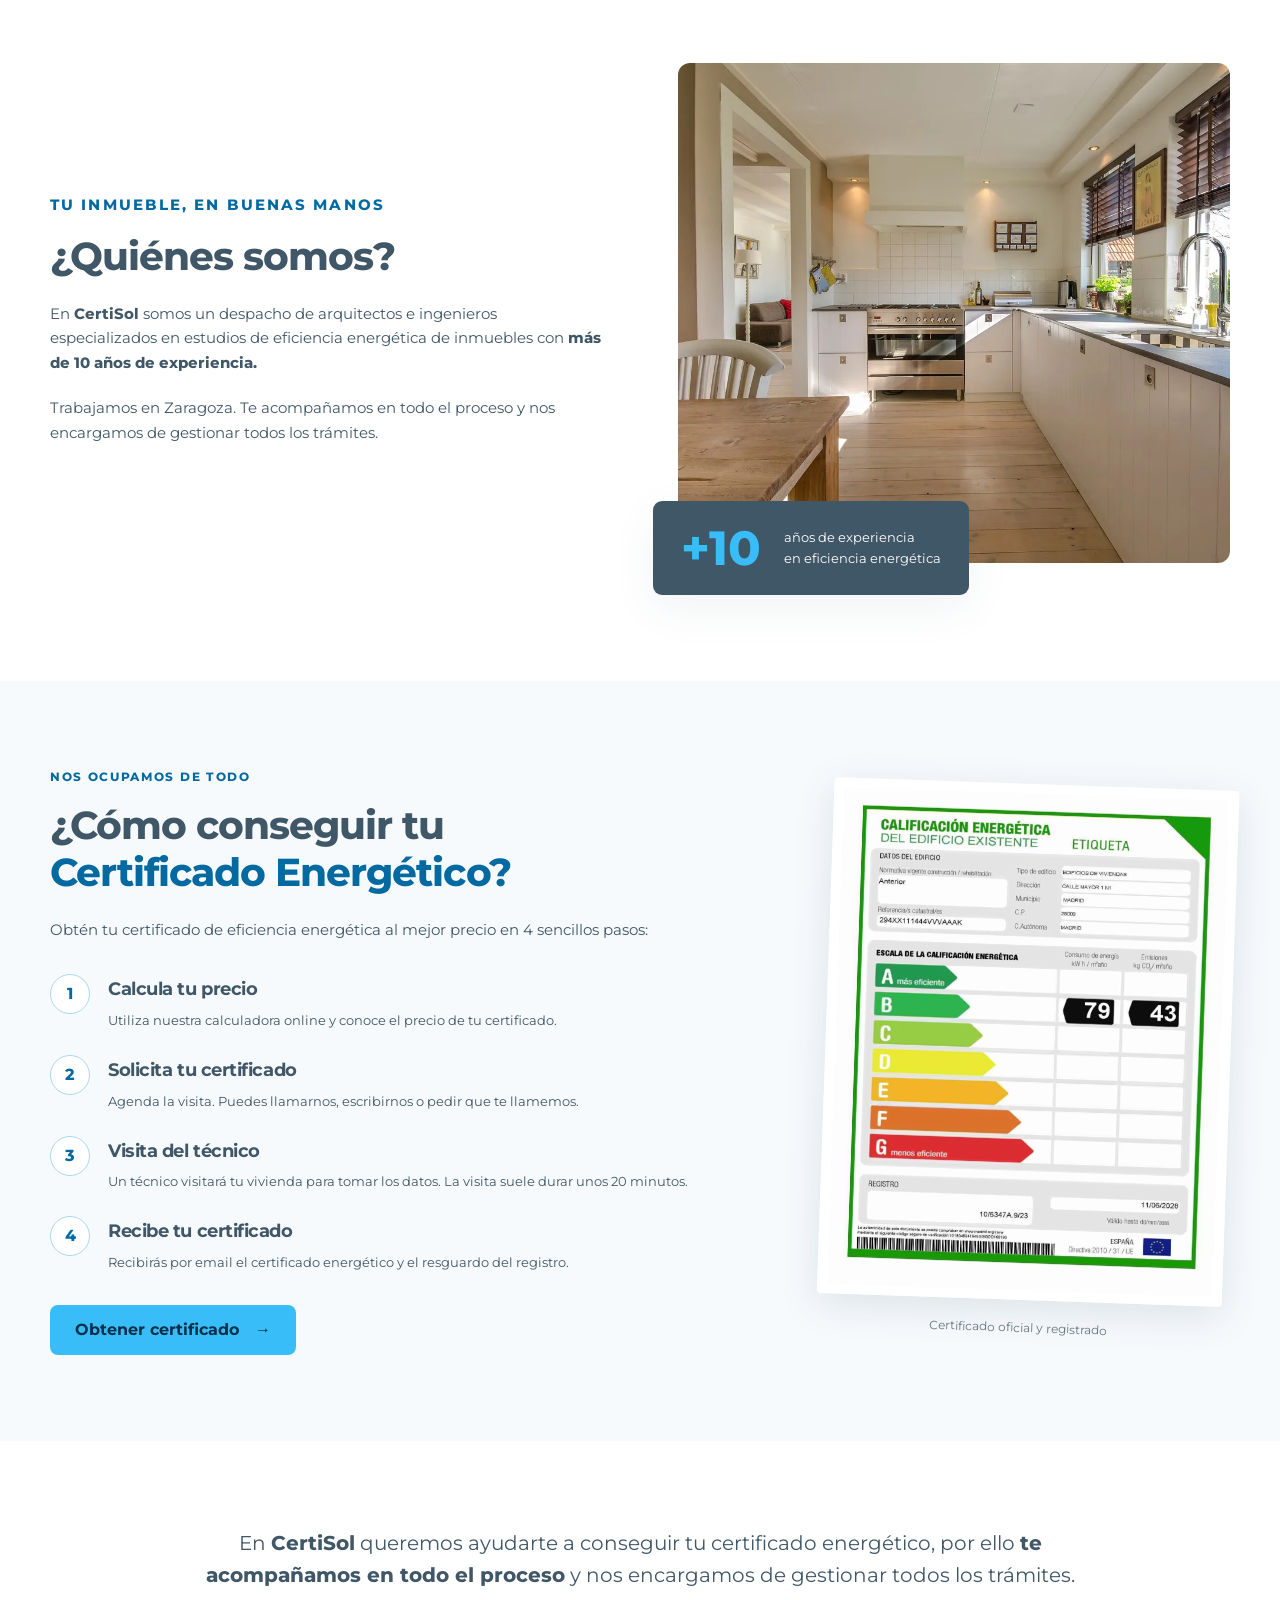
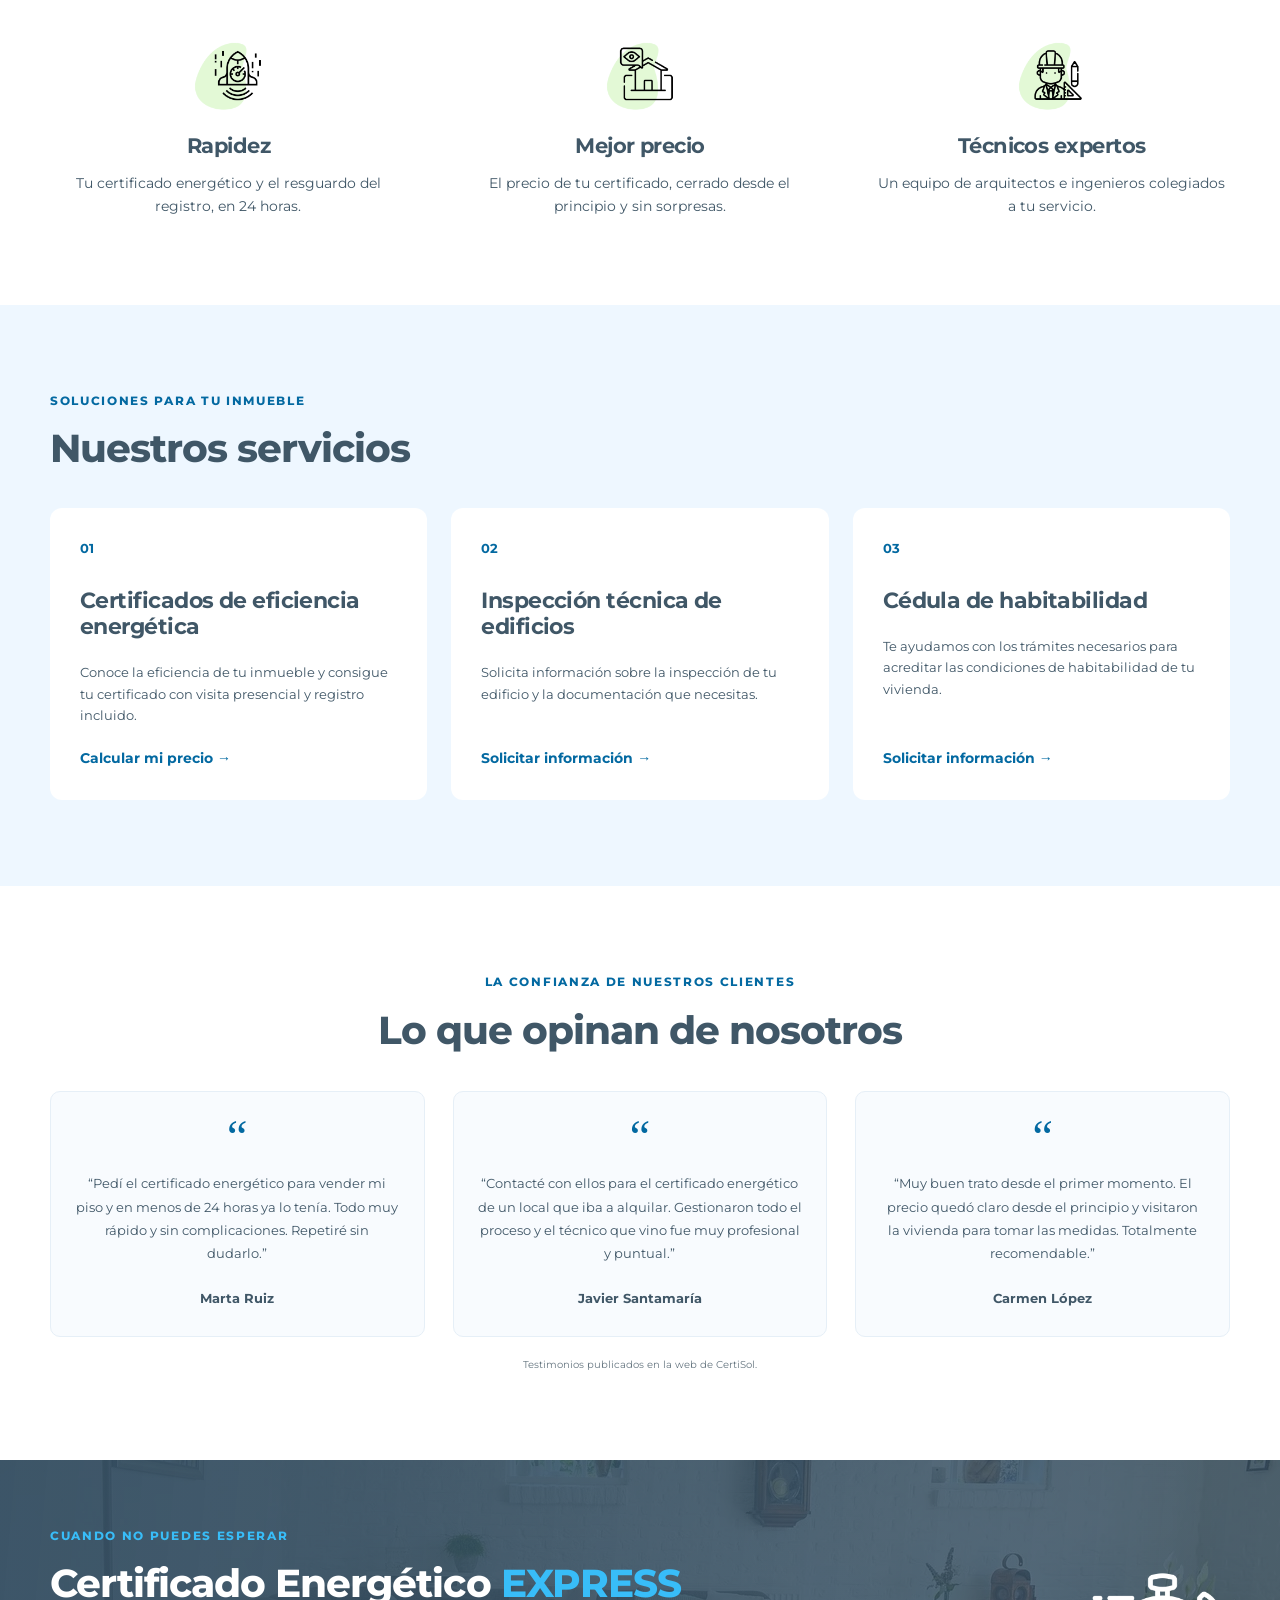
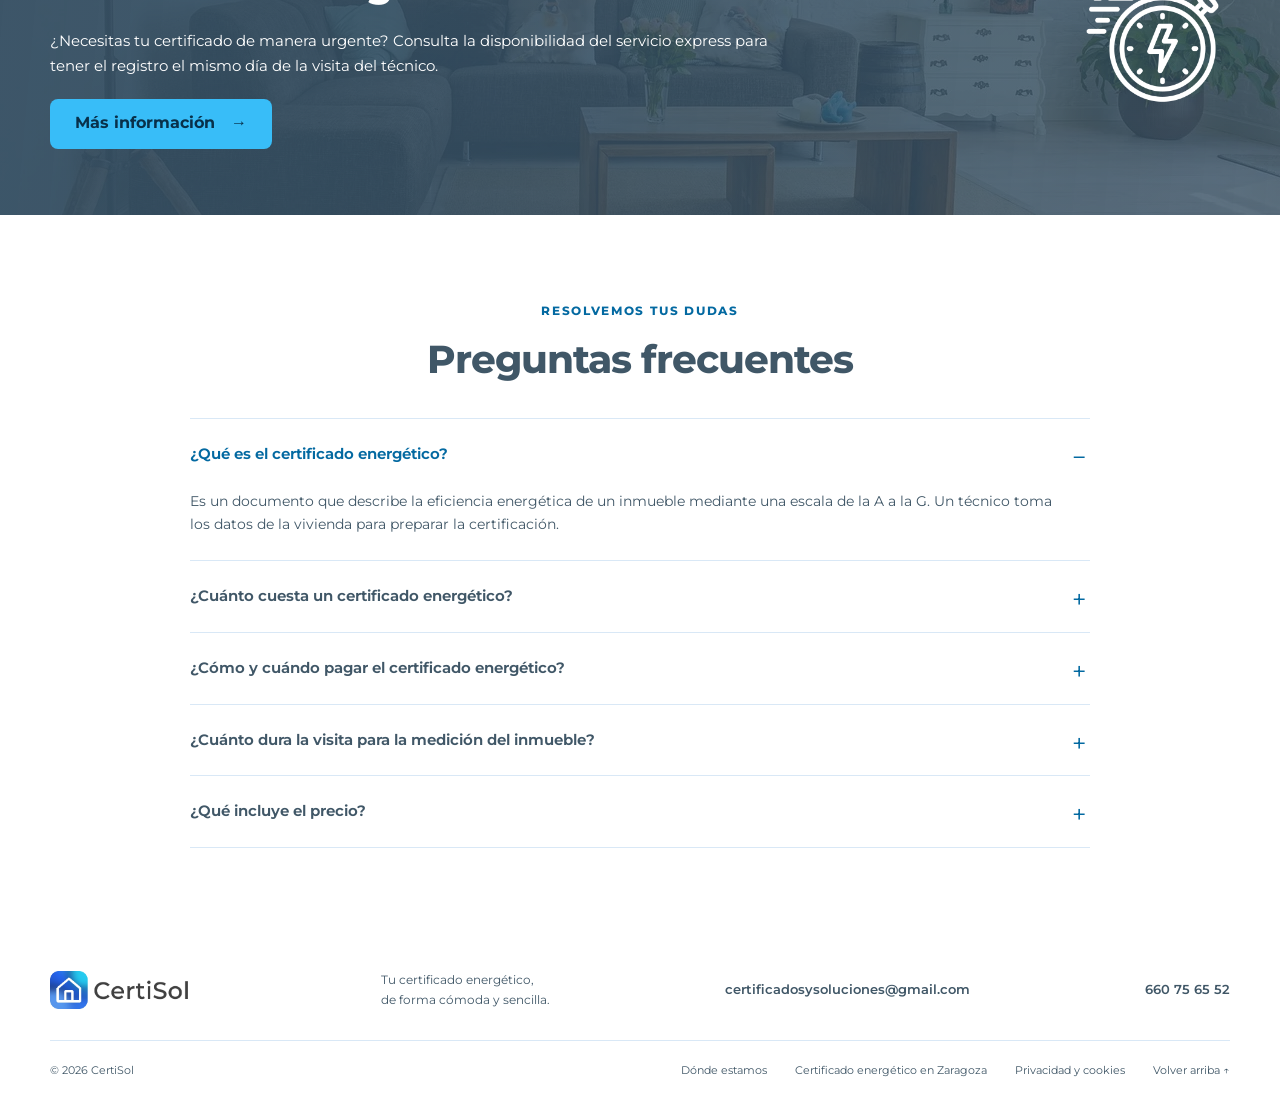
==== commit b7442f83: "Corregir registro en DGA y anadir oracion con los puntos del proceso" ====
--- a/index.html
+++ b/index.html
@@ -52,7 +52,8 @@
           <h1 id="hero-title">Tu <span>Certificado Energético</span><br>en Zaragoza al mejor precio</h1>
           <p class="hero-lead">Consigue tu certificado de eficiencia energética <strong>en menos de 24 horas de forma cómoda y sencilla.</strong></p>
           <a class="button" href="#contacto">Contáctanos <svg viewBox="0 0 24 24" aria-hidden="true"><path d="M7 3v4m10-4v4M4 10h16M5 5h14a1 1 0 0 1 1 1v14H4V6a1 1 0 0 1 1-1Z"/><path d="M8 14h2m4 0h2m-8 3h2m4 0h2"/></svg></a>
-          <p class="hero-note">Presupuesto cerrado sin sorpresas. Dentro del precio se incluye el <strong>IVA y el registro en Industria.</strong></p>
+          <p class="hero-note">Presupuesto cerrado sin sorpresas. Dentro del precio se incluye el <strong>IVA y el registro en la DGA.</strong></p>
+          <p class="hero-note">Nos ocupamos de todo el proceso: visita presencial obligatoria, equipo de expertos que resolverá todas tus dudas y <strong>pago después de la visita del técnico.</strong></p>
         </div>
         <div class="calculator" id="calculadora">
           <h2>Calcula el precio de tu certificado</h2>
@@ -129,7 +130,7 @@
 
     <section class="express-section"><div class="container express-inner"><div><p class="eyebrow">Cuando no puedes esperar</p><h2>Certificado Energético <span>EXPRESS</span></h2><p>¿Necesitas tu certificado de manera urgente? Consulta la disponibilidad del servicio express para tener el registro el mismo día de la visita del técnico.</p><a class="button" href="#contacto" data-service="Certificado energético EXPRESS">Más información <span aria-hidden="true">→</span></a></div><img src="assets/express.webp" alt="" loading="lazy" width="200" height="200"></div></section>
 
-    <section class="section faq-section"><div class="container narrow"><p class="eyebrow">Resolvemos tus dudas</p><h2>Preguntas frecuentes</h2><div class="faq"><details open><summary>¿Qué es el certificado energético?</summary><p>Es un documento que describe la eficiencia energética de un inmueble mediante una escala de la A a la G. Un técnico toma los datos de la vivienda para preparar la certificación.</p></details><details><summary>¿Cuánto cuesta un certificado energético?</summary><p>El precio depende de la superficie, la ubicación y el tipo de inmueble. Utiliza la calculadora de esta página para Zaragoza. Para edificios completos y otros proyectos, <a href="#contacto">solicita un presupuesto</a>.</p></details><details><summary>¿Cómo y cuándo pagar el certificado energético?</summary><p>Podrás abonar el importe una vez que el técnico haya realizado la visita. Consulta con nuestro equipo las opciones de pago disponibles.</p></details><details><summary>¿Cuánto dura la visita para la medición del inmueble?</summary><p>La visita suele durar unos 20 minutos. El tiempo puede variar según el tamaño, el tipo de inmueble y el número de ventanas.</p></details><details><summary>¿Qué incluye el precio?</summary><p>La visita del técnico, la preparación del certificado, el IVA y el registro en Industria, conforme al presupuesto acordado.</p></details></div></div></section>
+    <section class="section faq-section"><div class="container narrow"><p class="eyebrow">Resolvemos tus dudas</p><h2>Preguntas frecuentes</h2><div class="faq"><details open><summary>¿Qué es el certificado energético?</summary><p>Es un documento que describe la eficiencia energética de un inmueble mediante una escala de la A a la G. Un técnico toma los datos de la vivienda para preparar la certificación.</p></details><details><summary>¿Cuánto cuesta un certificado energético?</summary><p>El precio depende de la superficie, la ubicación y el tipo de inmueble. Utiliza la calculadora de esta página para Zaragoza. Para edificios completos y otros proyectos, <a href="#contacto">solicita un presupuesto</a>.</p></details><details><summary>¿Cómo y cuándo pagar el certificado energético?</summary><p>Podrás abonar el importe una vez que el técnico haya realizado la visita. Consulta con nuestro equipo las opciones de pago disponibles.</p></details><details><summary>¿Cuánto dura la visita para la medición del inmueble?</summary><p>La visita suele durar unos 20 minutos. El tiempo puede variar según el tamaño, el tipo de inmueble y el número de ventanas.</p></details><details><summary>¿Qué incluye el precio?</summary><p>La visita del técnico, la preparación del certificado, el IVA y el registro en la DGA, conforme al presupuesto acordado.</p></details></div></div></section>
   </main>
   <footer class="site-footer"><div class="container footer-main"><a class="brand" href="./"><img src="assets/logo.webp?v=certisolblue" alt="CertiSol, inicio" width="174" height="42" loading="lazy"></a><p>Tu certificado energético,<br>de forma cómoda y sencilla.</p><a data-email href="mailto:certificadosysoluciones@gmail.com">certificadosysoluciones@gmail.com</a><a data-phone href="tel:+34660756552">660 75 65 52</a></div><div class="container footer-bottom"><span>© <span id="year">2026</span> CertiSol</span><a href="donde-estamos.html">Dónde estamos</a><a href="certificado-energetico-zaragoza/">Certificado energético en Zaragoza</a><a href="privacidad.html">Privacidad y cookies</a><a href="#contenido">Volver arriba ↑</a></div></footer>
   <a class="whatsapp-float" data-whatsapp href="https://wa.me/34660756552" target="_blank" rel="noopener" aria-label="Contactar por WhatsApp"><svg viewBox="0 0 32 32" aria-hidden="true"><path d="M27 15.5A11 11 0 0 1 10.3 25L4 27l2-6.2A11 11 0 1 1 27 15.5Z"/><path d="M12 10c-3 2 1 9 6 10 2 .4 3-2 2-3l-3-1-1 1-3-3 1-1-2-3Z"/></svg></a>
